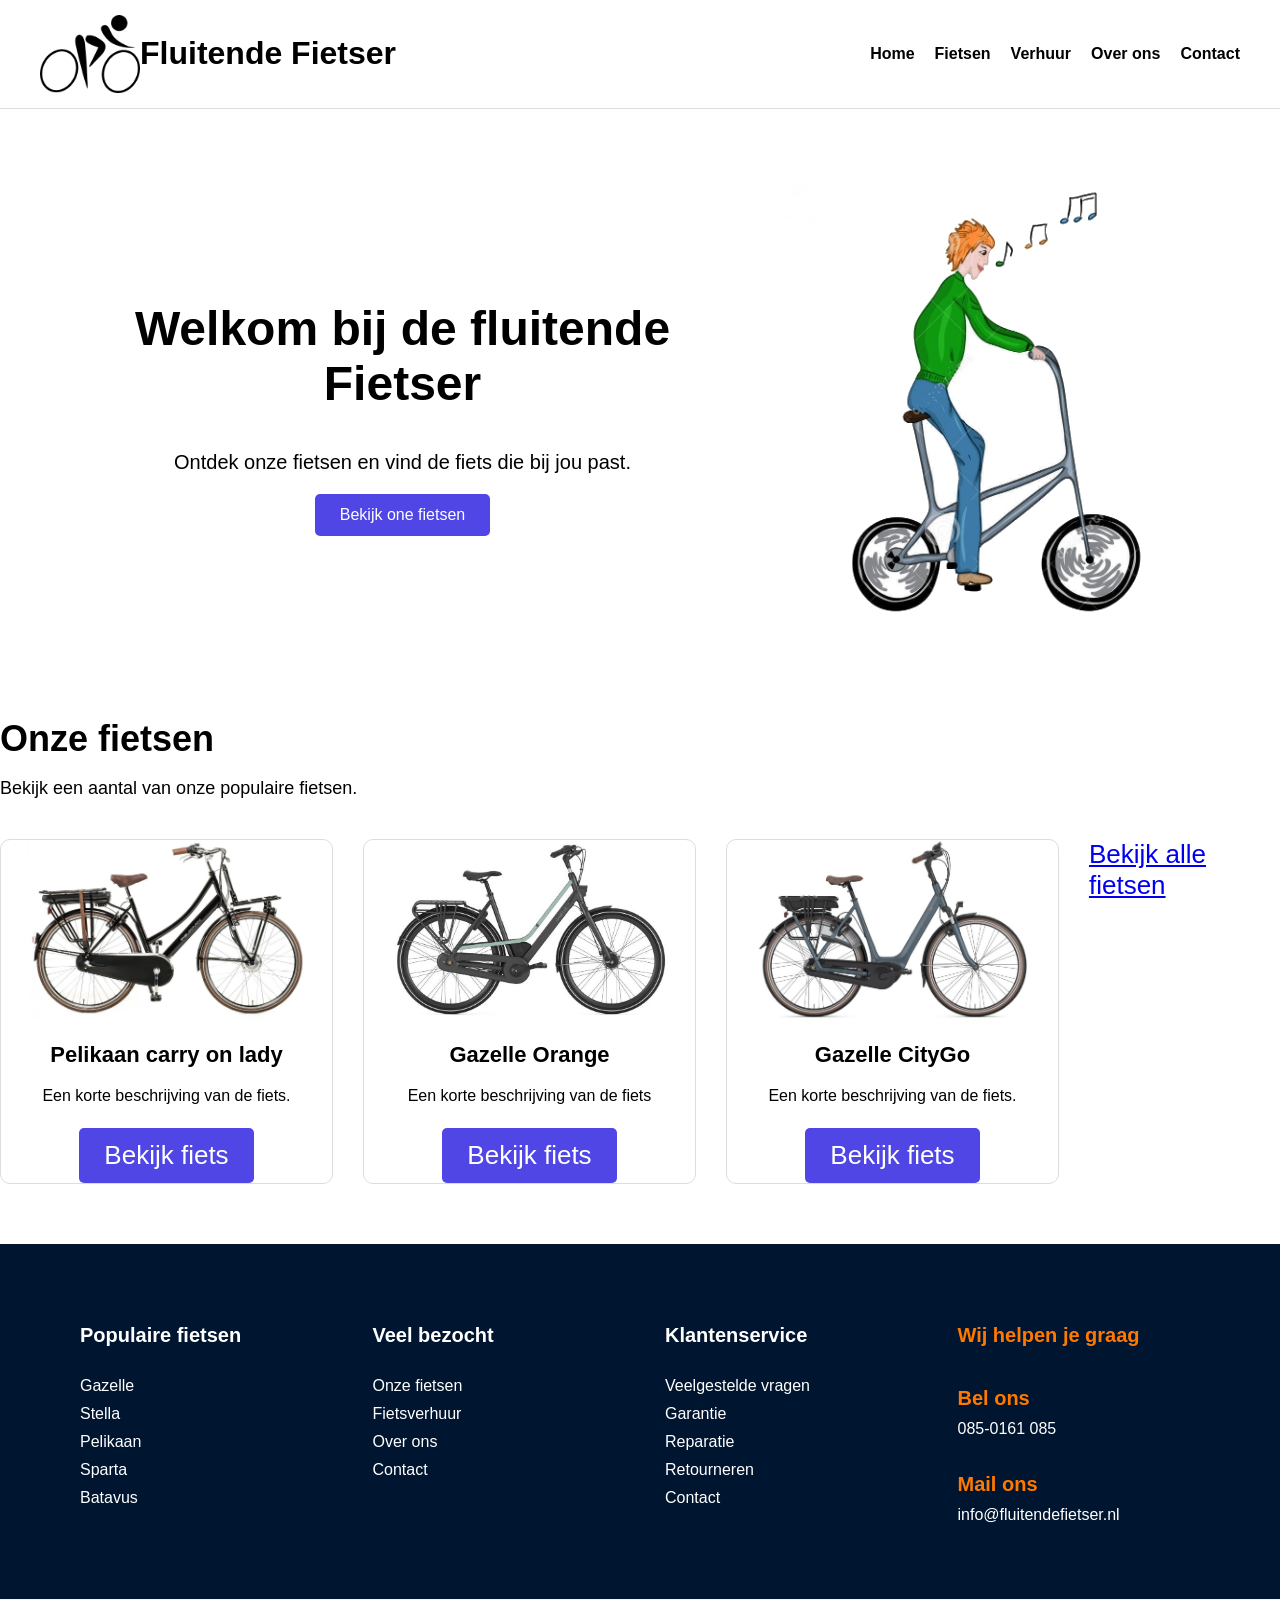
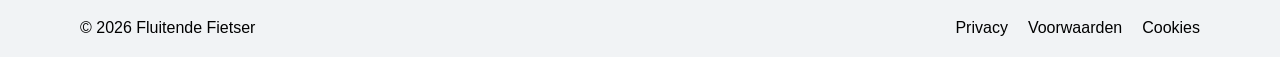
==== web/index.html @ 1a3695e2 "home pagina en over ons" ====
<!DOCTYPE html>
<html lang="nl">
<head>
    <meta charset="UTF-8">
    <meta name="viewport" content="width=device-width, initial-scale=1.0">
    <title>Fluitende Fietser</title>
    <link rel="stylesheet" href="stylesheet.css">
</head>
<body>
    <header>
        <a href="index.html" class="logo">
            <img src="images/logo.png" alt="fluitende fietser">
             <h1>Fluitende Fietser</h1>
        </a>
       
        <nav>
            <a href="index.html">Home</a>
            <a href="fietsen.html">Fietsen</a>
            <a href="verhuur.html">Verhuur</a>
            <a href="over-ons.html">Over ons</a>
            <a href="contact.html">Contact</a>
        </nav>
    </header>
    <main>
        <section class="welkom">
            <div class="welkom-tekst">
                <h1>Welkom bij de fluitende Fietser</h1>
                <p>
                    Ontdek onze fietsen en vind de fiets die bij jou past.
                </p>
                <a href="fietsen.html" class="knop">Bekijk one fietsen</a>
            </div>
            <div class="welkom-afbeelding">
                <img src="images/Fluitende fietser.jpg" alt="Fietser">
            </div>
        </section>
        <section class="uitgelichte-fietsen">
            <h2>Onze fietsen</h2>

            <p class="intro-fietsen">
                Bekijk een aantal van onze populaire fietsen.
            </p>
        <div class="fiets-overzicht">
            <div class="fiets-kaart">
                <img src="images/fietsen/Pelikaan_Carry_On_Lady.jpg" alt="fiets">
                <h3>Pelikaan carry on lady</h3>
                <p>
                    Een korte beschrijving van de fiets.
                </p>
                <a href="fietsen.html" class="knop">
                    Bekijk fiets
                </a>

            </div>
            <div class="fiets-kaart">
                <img alt="fiets" src="images/fietsen/Gazelle_Orange_C7.jpg">
                <h3>
                   Gazelle Orange
                </h3>
                <p>
                    Een korte beschrijving van de fiets
                </p>
                <a href="fietsen.html" class="knop">
                    Bekijk fiets
                </a>

            </div>
            <div class="fiets-kaart">
                <img  alt="fiets" src="images/fietsen/Gazelle_CityGo_C7.jpg">
                <h3>
                   Gazelle CityGo
                </h3>
                <p>
                    Een korte beschrijving van de fiets.
                </p>
                <a href="fietsen.html" class="knop">
                    Bekijk fiets
                </a>
            </div>
            <a href="fietsen.html" class="alle-fietsen">
                Bekijk alle fietsen
            </a>
        </div>

        </section>

    </main>
   <footer>
        <div class="footer-inhoud">

        <div class="footer-kolom">
            <h3>Populaire fietsen</h3>
            <a href="fietsen.html">Gazelle</a>
            <a href="fietsen.html">Stella</a>
            <a href="fietsen.html">Pelikaan</a>
            <a href="fietsen.html">Sparta</a>
            <a href="fietsen.html">Batavus</a>
        </div>

        <div class="footer-kolom">
            <h3>Veel bezocht</h3>
            <a href="fietsen.html">Onze fietsen</a>
            <a href="verhuur.html">Fietsverhuur</a>
            <a href="over-ons.html">Over ons</a>
            <a href="contact.html">Contact</a>
        </div>

        <div class="footer-kolom">
            <h3>Klantenservice</h3>
            <a href="contact.html">Veelgestelde vragen</a>
            <a href="contact.html">Garantie</a>
            <a href="contact.html">Reparatie</a>
            <a href="contact.html">Retourneren</a>
            <a href="contact.html">Contact</a>
        </div>

        <div class="footer-kolom contact">
            <h3>Wij helpen je graag</h3>
            <h4>Bel ons</h4>
            <p>085-0161 085</p>

            <h4>Mail ons</h4>
            <p>info@fluitendefietser.nl</p>
        </div>

    </div>

    <div class="footer-onderkant">
        <p>&copy; 2026 Fluitende Fietser</p>

        <div>
            <a href="#">Privacy</a>
            <a href="#">Voorwaarden</a>
            <a href="#">Cookies</a>
        </div>
    </div>
    </footer>
<script src="script.js"></script>
    
</body>
</html>
---- web/stylesheet.css ----
* {
    box-sizing: border-box;
}

body {
    margin: 0;
    font-family: Arial, sans-serif;
    background-color: white;
    color: black;
}
header{
    display: flex;
    align-items: center;
    justify-content: space-between;
    padding: 15px 40px;
    background-color: white;
    border-bottom: 1px solid #dddddd;
}
.logo{
    display: flex;
    align-items: center;
    gap: 25;
    text-decoration: none;
    color : black;
}
.logo h1{
    margin: 0px;
    color: black;
}

header img{
    width: 100px;
    height: auto;
}
nav{
    display: flex;
    gap: 20px;
}

nav a {
    text-decoration: none;
    color: black;
    font-weight: bold;
}

nav a:hover{
    color: #4f46e5;
}
.welkom {
    min-height: 500px;
    display: flex;
    align-items: center;
    justify-content: center;
    padding: 50px 80px;
    gap: 50px;
}
.welkom-tekst{
    text-align: center;
}
.welkom-tekst h1{
    font-size: 48px;
    margin-bottom: 15;
}
.welkom-tekst p {
    font-size: 20px;
    margin-bottom: 30;
}
.knop{
    display: inline-block;
    padding: 12px 25px;
    background-color: #4f46e5;
    color: white;
    text-decoration: none;
    border-radius: 5px;
   
}
.knop:hover{
    background-color: blue;
}
.uitgelichte-fietsen{
    font-size: 26px;
    margin-bottom: 10px;
}
.uitgelichte-fietsen h2 {
    font-size: 36px;
    margin-bottom: 10px;
}
.intro-fietsen {
    font-size: 18px;
    margin-bottom: 40px;
}
.fiets-overzicht {
    display: flex;
    justify-content: center;
    gap: 30px;
}
.fiets-kaart{
    width: 350px;
    padding: 20;
    border: 1px solid #dddddd; 
    border-radius: 10px;
    background-color: white;
}
.fiets-kaart h3 {
    font-size: 22px;
    margin-bottom: 10px;
    text-align: center;
}

.fiets-kaart p {
    font-size: 16px;
    line-height: 1.5;
    text-align: center;
}
.fiets-kaart img {
    width: 90%;
    height: 180px;
    object-fit: contain;
    margin: 0 auto 15px;
    display: block;
}
.uitgelichte-fietsen .knop {
    display: block;
    width: fit-content;
    margin: 20px auto 0;
}
.over-ons {
    min-height: 500px;
    display: flex;
    align-items: center;
    justify-content: space-between;
    gap: 50px;
    padding: 60px 80px;
}

.over-ons-tekst {
    width: 50%;
}

.over-ons-tekst h2 {
    font-size: 40px;
    margin-bottom: 20px;
}

.over-ons-tekst p {
    font-size: 18px;
    line-height: 1.6;
    margin-bottom: 15px;
}

.over-ons-afbeelding {
    width: 50%;
}

.over-ons-afbeelding img {
    width: 100%;
    height: 350px;
    object-fit: cover;
    border-radius: 10px;
}
.waarom-ons {
    padding: 60px 80px;
    text-align: center;
}

.waarom-ons h2 {
    font-size: 36px;
    margin-bottom: 40px;
}

.voordelen {
    display: flex;
    justify-content: center;
    gap: 30px;

}

.voordeel {
    width: 300px;
    padding: 25px;
    border: 1px solid #dddddd;
    border-radius: 10px;
    background-color: white;
}

.voordeel h3 {
    font-size: 22px;
    margin-bottom: 15px;
}


footer {
    background-color: #00152f;
    color: white;
    margin-top: 60px;
}

.footer-inhoud {
    display: flex;
    justify-content: space-between;
    gap: 50px;
    padding: 60px 80px;
}

.footer-kolom {
    display: flex;
    flex-direction: column;
    gap: 10px;
    width: 22%;
}

.footer-kolom h3 {
    font-size: 20px;
    margin-bottom: 20px;
}

.footer-kolom a {
    color: white;
    text-decoration: none;
    font-size: 16px;
}

.footer-kolom a:hover {
    text-decoration: underline;
}

.footer-kolom p {
    margin: 0 0 15px;
    font-size: 16px;
}

.footer-kolom h4 {
    color: #ff7900;
    font-size: 20px;
    margin: 10px 0 0;
}

.footer-kolom.contact h3 {
    color: #ff7900;
}

.footer-onderkant {
    background-color: #f1f3f5;
    color: black;
    display: flex;
    justify-content: space-between;
    align-items: center;
    padding: 20px 80px;
}

.footer-onderkant p {
    margin: 0;
}

.footer-onderkant div {
    display: flex;
    gap: 20px;
}

.footer-onderkant a {
    color: black;
    text-decoration: none;
}

.footer-onderkant a:hover {
    text-decoration: underline;
}
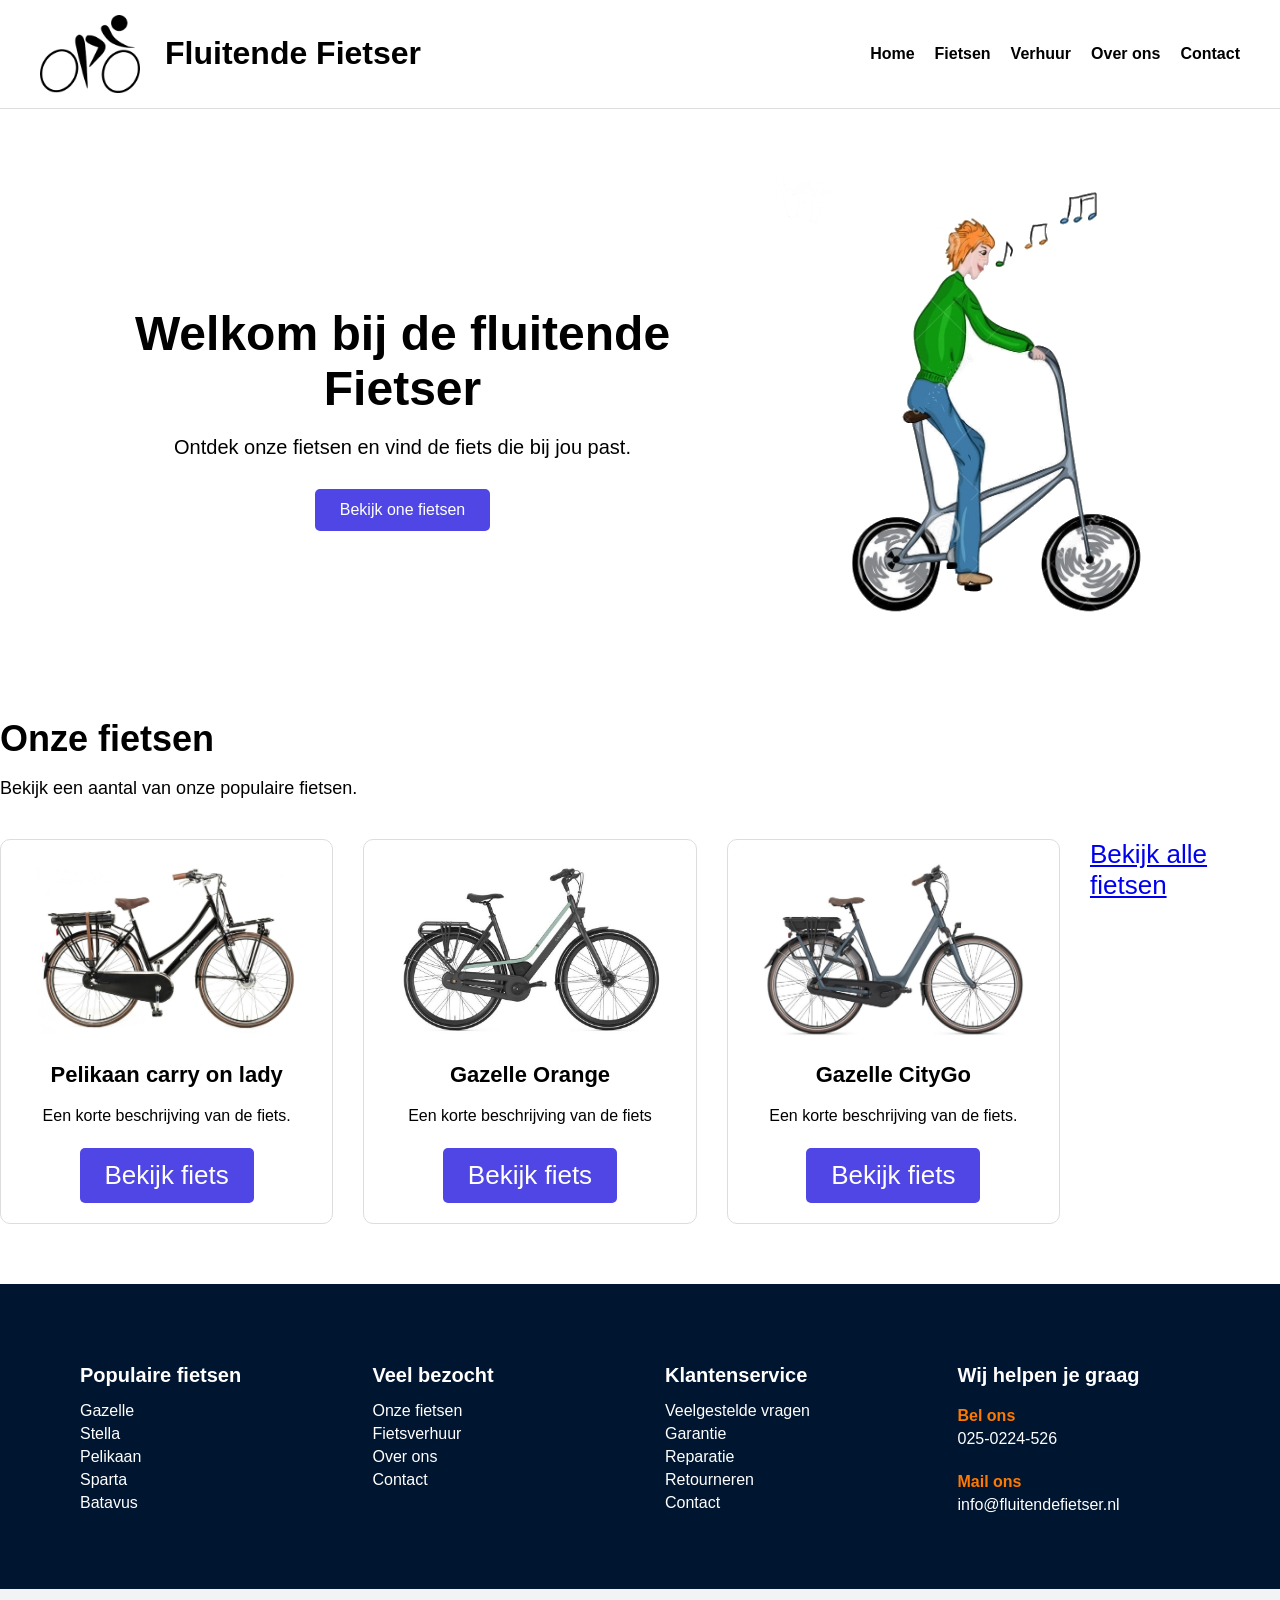
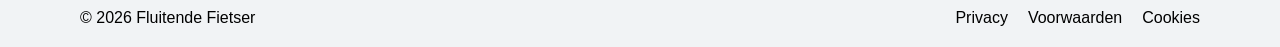
==== commit 431bd8d3: "fiets pagina klaar" ====
--- a/web/index.html
+++ b/web/index.html
@@ -117,8 +117,7 @@
         <div class="footer-kolom contact">
             <h3>Wij helpen je graag</h3>
             <h4>Bel ons</h4>
-            <p>085-0161 085</p>
-
+            <p>025-0224-526</p>
             <h4>Mail ons</h4>
             <p>info@fluitendefietser.nl</p>
         </div>
--- a/web/stylesheet.css
+++ b/web/stylesheet.css
@@ -19,7 +19,7 @@
 .logo{
     display: flex;
     align-items: center;
-    gap: 25;
+    gap: 25px;
     text-decoration: none;
     color : black;
 }
@@ -59,11 +59,11 @@
 }
 .welkom-tekst h1{
     font-size: 48px;
-    margin-bottom: 15;
+    margin-bottom: 15px;
 }
 .welkom-tekst p {
     font-size: 20px;
-    margin-bottom: 30;
+    margin-bottom: 30px;
 }
 .knop{
     display: inline-block;
@@ -96,7 +96,7 @@
 }
 .fiets-kaart{
     width: 350px;
-    padding: 20;
+    padding: 20px;
     border: 1px solid #dddddd; 
     border-radius: 10px;
     background-color: white;
@@ -125,12 +125,12 @@
     margin: 20px auto 0;
 }
 .over-ons {
-    min-height: 500px;
     display: flex;
     align-items: center;
     justify-content: space-between;
-    gap: 50px;
-    padding: 60px 80px;
+    gap: 60px;
+    padding: 80px;
+    background-color: #f5f7fa;
 }
 
 .over-ons-tekst {
@@ -138,14 +138,14 @@
 }
 
 .over-ons-tekst h2 {
-    font-size: 40px;
+    font-size: 44px;
     margin-bottom: 20px;
 }
 
 .over-ons-tekst p {
     font-size: 18px;
     line-height: 1.6;
-    margin-bottom: 15px;
+    margin-bottom: 20px;
 }
 
 .over-ons-afbeelding {
@@ -154,9 +154,9 @@
 
 .over-ons-afbeelding img {
     width: 100%;
-    height: 350px;
+    height: 400px;
     object-fit: cover;
-    border-radius: 10px;
+    border-radius: 15px;
 }
 .waarom-ons {
     padding: 60px 80px;
@@ -205,13 +205,13 @@
 .footer-kolom {
     display: flex;
     flex-direction: column;
-    gap: 10px;
+    gap: 5px;
     width: 22%;
 }
 
 .footer-kolom h3 {
     font-size: 20px;
-    margin-bottom: 20px;
+    margin-bottom: 10px;
 }
 
 .footer-kolom a {
@@ -231,12 +231,17 @@
 
 .footer-kolom h4 {
     color: #ff7900;
-    font-size: 20px;
-    margin: 10px 0 0;
-}
-
-.footer-kolom.contact h3 {
+    margin: 5px 0 0;
+}
+
+.footer-contact h3 {
     color: #ff7900;
+}
+.footer-contact h4{
+    margin: 5px;
+}
+.footer-contact p{
+    margin: 0 0 10px;
 }
 
 .footer-onderkant {
@@ -264,4 +269,149 @@
 
 .footer-onderkant a:hover {
     text-decoration: underline;
+}
+.contact {
+    display: flex;
+}
+
+.contact-info {
+    width: 50%;
+}
+
+.contact-formulier {
+    width: 50%;
+    padding: 30px;
+    border: 1px solid #dddddd;
+    border-radius: 10px;
+}
+
+.contact-formulier form {
+    display: flex;
+    flex-direction: column;
+}
+
+.contact-formulier input,
+.contact-formulier textarea {
+    padding: 10px;
+    margin-bottom: 15px;
+}
+
+.contact-formulier button {
+    padding: 10px 20px;
+    background-color: #4f46e5;
+    color: white;
+    border: none;
+    border-radius: 5px;
+}
+.fietsen{
+    padding: 60px 80px;
+    text-align: center;
+}
+.fietsen h2{
+    font-size: 40px;
+    margin-bottom: 10px;
+}
+.fietsen > p {
+    font-size: 18px;
+    margin-bottom: 40px;
+}
+
+.fietsen-overzicht {
+    display: flex;
+    justify-content: center;
+    gap: 30px;
+}
+.fiets{
+    width: 100%;
+    padding: 20px;
+    border: 1px solid white;
+    border-radius: 10px;
+}
+.fiets img{
+    width: 100%;
+    height: 180px;
+    object-fit: contain;
+}
+.fiets h3{
+    font-size: 22px;
+}
+.fiets p{
+    font-size: 16px;
+    line-height: 1.5;
+}
+@media (max-width: 600px) {
+
+    header {
+        flex-direction: column;
+        gap: 15px;
+    }
+
+    nav {
+        flex-wrap: wrap;
+        justify-content: center;
+    }
+     .welkom {
+        flex-direction: column;
+        padding: 40px 20px;
+    }
+
+    .welkom-tekst {
+        width: 100%;
+    }
+
+    .welkom-tekst h1 {
+        font-size: 36px;
+    }
+
+    .welkom-afbeelding {
+        width: 100%;
+    }
+    .over-ons {
+        flex-direction: column;
+        padding: 40px 20px;
+    }
+
+    .over-ons-tekst {
+        width: 100%;
+    }
+
+    .over-ons-afbeelding {
+        width: 100%;
+    }
+    .voordelen {
+        flex-direction: column;
+        align-items: center;
+    }
+    .contact {
+        flex-direction: column;
+    }
+
+    .contact-info {
+        width: 100%;
+    }
+
+    .contact-formulier {
+        width: 100%;
+    }
+
+    .fietsen-overzicht {
+        flex-direction: column;
+        align-items: center;
+    }
+
+    .footer-inhoud {
+        flex-direction: column;
+        gap: 30px;
+    }
+
+    .footer-kolom {
+        width: 100%;
+    }
+
+    .footer-onderkant {
+        flex-direction: column;
+        gap: 15px;
+        text-align: center;
+    }
+
 }
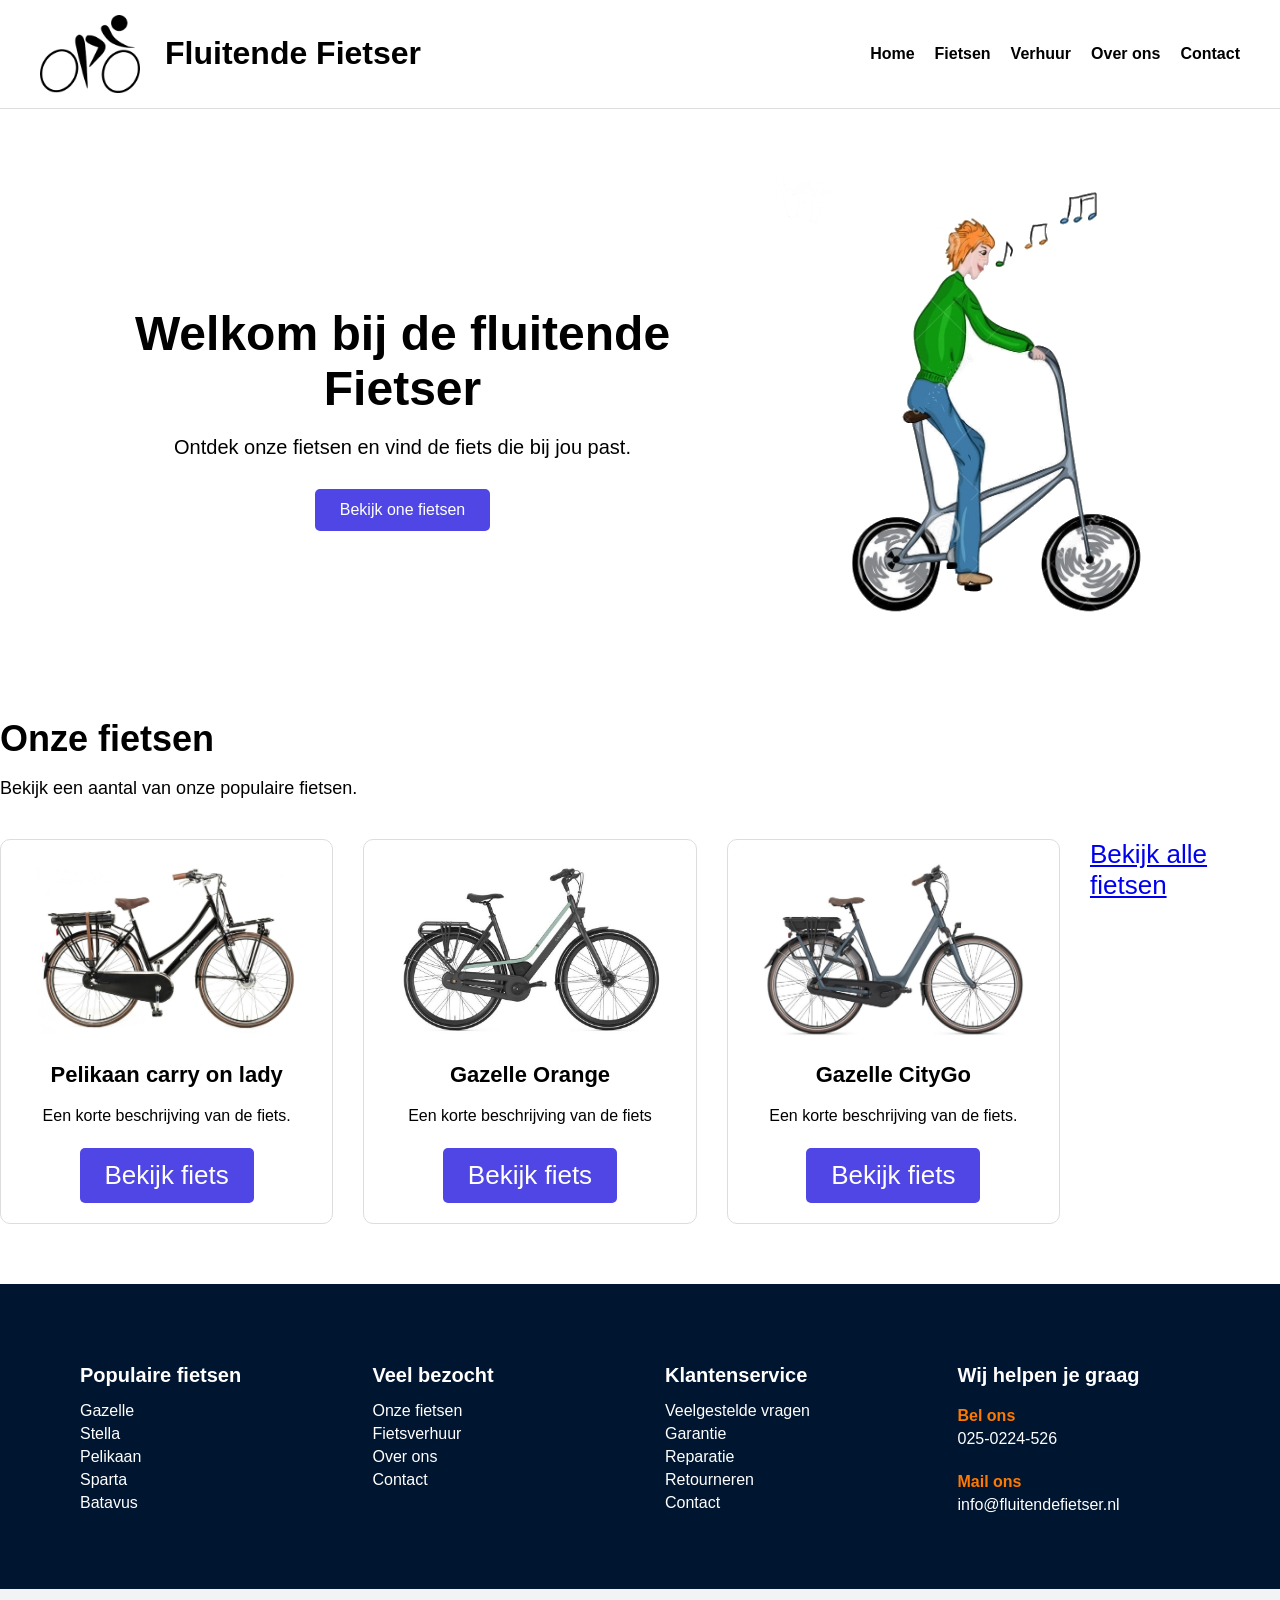
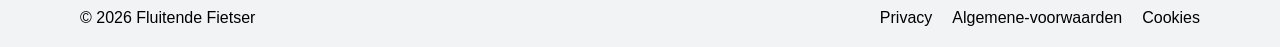
==== commit 637f72e5: "klaar" ====
--- a/web/index.html
+++ b/web/index.html
@@ -129,7 +129,7 @@
 
         <div>
             <a href="#">Privacy</a>
-            <a href="#">Voorwaarden</a>
+            <a href="algemene-voorwaarden.html">Algemene-voorwaarden</a>
             <a href="#">Cookies</a>
         </div>
     </div>
--- a/web/stylesheet.css
+++ b/web/stylesheet.css
@@ -414,4 +414,67 @@
         text-align: center;
     }
 
+}
+.verhuur {
+    display: flex;
+    align-items: center;
+    gap: 50px;
+    padding: 60px 80px;
+}
+
+.verhuur-tekst {
+    width: 50%;
+}
+
+.verhuur-afbeelding {
+    width: 50%;
+}
+
+.verhuur-afbeelding img {
+    width: 100%;
+}
+
+.verhuur-fietsen {
+    padding: 60px 80px;
+    text-align: center;
+}
+
+.verhuur-overzicht {
+    display: flex;
+    justify-content: center;
+    gap: 30px;
+}
+
+.verhuur-kaart {
+    width: 300px;
+    padding: 20px;
+    border: 1px solid #dddddd;
+    border-radius: 10px;
+}
+
+.verhuur-kaart img {
+    width: 100%;
+    height: 180px;
+    object-fit: cover;
+}
+.voorwaarden {
+    padding: 60px 80px;
+    max-width: 900px;
+    margin: auto;
+}
+
+.voorwaarden h2 {
+    font-size: 40px;
+    margin-bottom: 30px;
+}
+
+.voorwaarden h3 {
+    font-size: 22px;
+    margin-top: 30px;
+    margin-bottom: 10px;
+}
+
+.voorwaarden p {
+    font-size: 17px;
+    line-height: 1.6;
 }
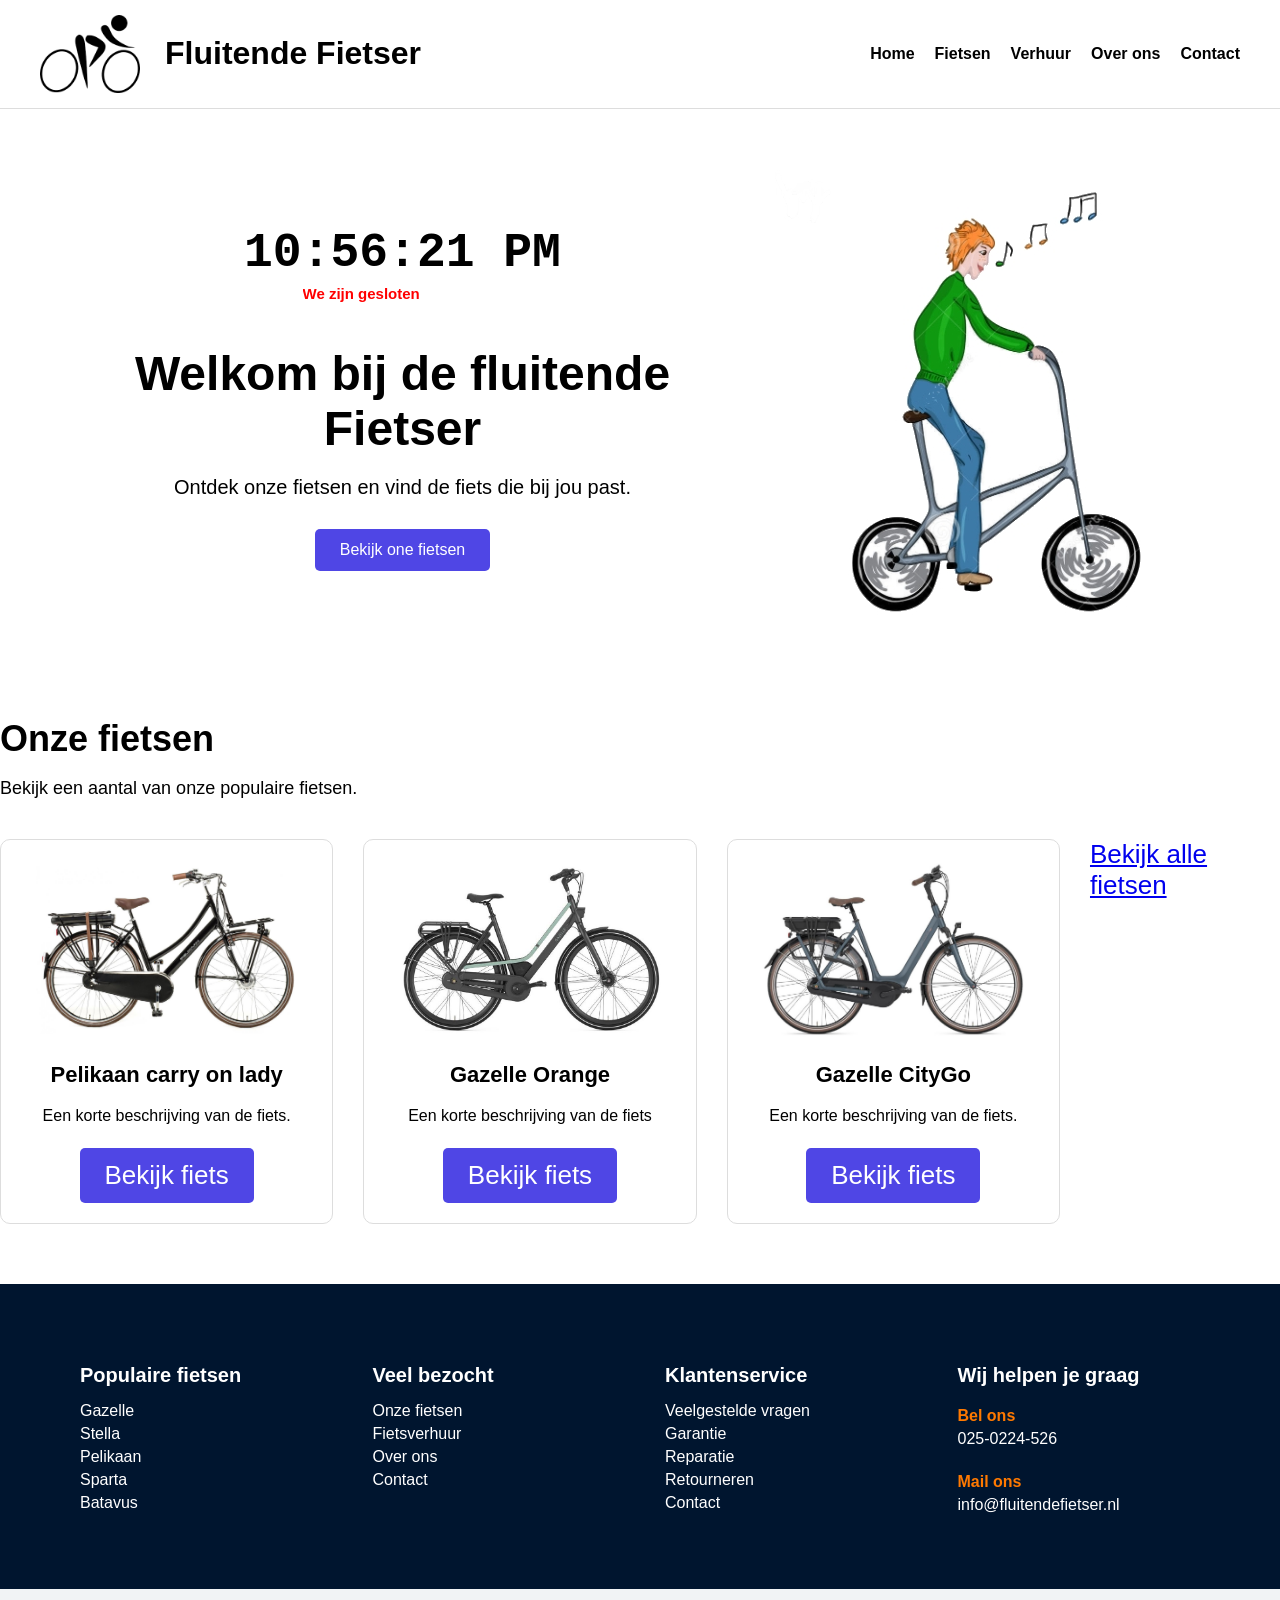
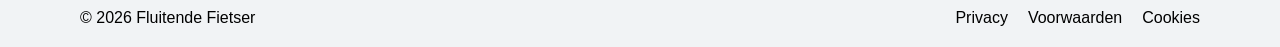
==== commit 9c976091: "nieuwe js kris" ====
--- a/web/index.html
+++ b/web/index.html
@@ -24,6 +24,13 @@
     <main>
         <section class="welkom">
             <div class="welkom-tekst">
+                <div id="Openingtijden">
+                <div id="clock">00:00:00</div>
+
+            <div id="statusContainer">
+                <div id="statusText">We zijn geopend</div>
+            </div>
+            </div>
                 <h1>Welkom bij de fluitende Fietser</h1>
                 <p>
                     Ontdek onze fietsen en vind de fiets die bij jou past.
@@ -33,7 +40,9 @@
             <div class="welkom-afbeelding">
                 <img src="images/Fluitende fietser.jpg" alt="Fietser">
             </div>
+            
         </section>
+
         <section class="uitgelichte-fietsen">
             <h2>Onze fietsen</h2>
 
@@ -129,7 +138,7 @@
 
         <div>
             <a href="#">Privacy</a>
-            <a href="algemene-voorwaarden.html">Algemene-voorwaarden</a>
+            <a href="#">Voorwaarden</a>
             <a href="#">Cookies</a>
         </div>
     </div>
--- a/web/stylesheet.css
+++ b/web/stylesheet.css
@@ -415,66 +415,47 @@
     }
 
 }
-.verhuur {
-    display: flex;
-    align-items: center;
-    gap: 50px;
-    padding: 60px 80px;
-}
-
-.verhuur-tekst {
-    width: 50%;
-}
-
-.verhuur-afbeelding {
-    width: 50%;
-}
-
-.verhuur-afbeelding img {
+
+#Openingtijden {
+    display: flex;
+    flex-direction: column;
+    align-items: center;
     width: 100%;
-}
-
-.verhuur-fietsen {
-    padding: 60px 80px;
-    text-align: center;
-}
-
-.verhuur-overzicht {
-    display: flex;
-    justify-content: center;
-    gap: 30px;
-}
-
-.verhuur-kaart {
-    width: 300px;
-    padding: 20px;
-    border: 1px solid #dddddd;
-    border-radius: 10px;
-}
-
-.verhuur-kaart img {
-    width: 100%;
-    height: 180px;
-    object-fit: cover;
-}
-.voorwaarden {
-    padding: 60px 80px;
-    max-width: 900px;
-    margin: auto;
-}
-
-.voorwaarden h2 {
-    font-size: 40px;
-    margin-bottom: 30px;
-}
-
-.voorwaarden h3 {
-    font-size: 22px;
-    margin-top: 30px;
-    margin-bottom: 10px;
-}
-
-.voorwaarden p {
-    font-size: 17px;
-    line-height: 1.6;
+    margin-bottom: 20px;
+}
+
+#clock {
+    font-family: monospace;
+    font-size: 3rem;
+    font-weight: bold;
+    text-align: center;
+}
+
+#statusContainer {
+    width: 200px;
+    height: 22px;
+    overflow: hidden;
+    position: relative;
+    margin-top: 5px;
+}
+
+#statusText {
+    position: absolute;
+    white-space: nowrap;
+    font-family: Arial, sans-serif;
+    font-size: 15px;
+    font-weight: bold;
+    animation: scrollText 5s linear infinite;
+}
+
+@keyframes scrollText {
+    from {
+        left: 100%;
+        transform: translateX(0);
+    }
+
+    to {
+        left: 0;
+        transform: translateX(-100%);
+    }
 }
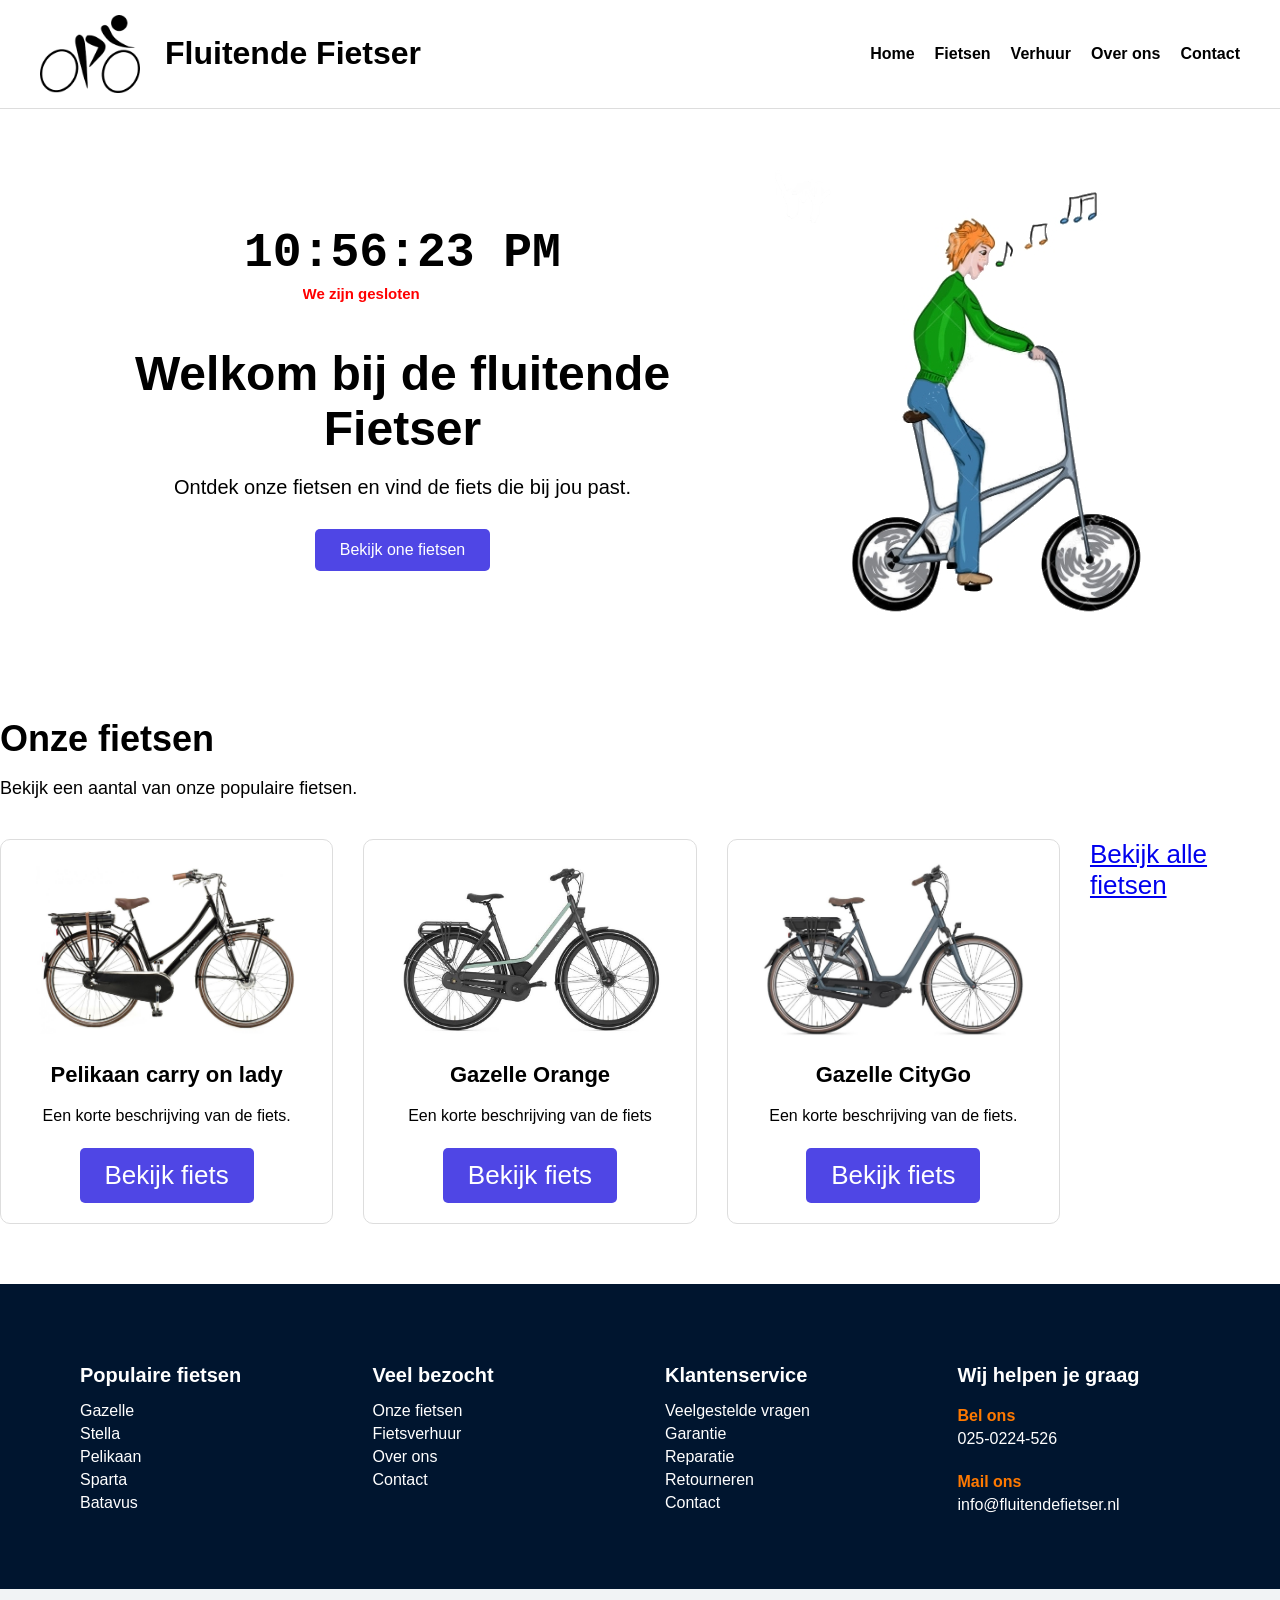
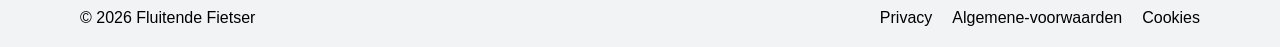
==== commit 6a52e02c: "Merge branch 'main' of https://github.com/MohamedMuke/project-fluitende-fiets1" ====
--- a/web/index.html
+++ b/web/index.html
@@ -138,7 +138,7 @@
 
         <div>
             <a href="#">Privacy</a>
-            <a href="#">Voorwaarden</a>
+            <a href="algemene-voorwaarden.html">Algemene-voorwaarden</a>
             <a href="#">Cookies</a>
         </div>
     </div>
--- a/web/stylesheet.css
+++ b/web/stylesheet.css
@@ -8,7 +8,8 @@
     background-color: white;
     color: black;
 }
-header{
+
+header {
     display: flex;
     align-items: center;
     justify-content: space-between;
@@ -16,23 +17,26 @@
     background-color: white;
     border-bottom: 1px solid #dddddd;
 }
-.logo{
+
+.logo {
     display: flex;
     align-items: center;
     gap: 25px;
     text-decoration: none;
-    color : black;
-}
-.logo h1{
-    margin: 0px;
     color: black;
 }
 
-header img{
+.logo h1 {
+    margin: 0;
+    color: black;
+}
+
+header img {
     width: 100px;
     height: auto;
 }
-nav{
+
+nav {
     display: flex;
     gap: 20px;
 }
@@ -43,9 +47,10 @@
     font-weight: bold;
 }
 
-nav a:hover{
+nav a:hover {
     color: #4f46e5;
 }
+
 .welkom {
     min-height: 500px;
     display: flex;
@@ -54,53 +59,63 @@
     padding: 50px 80px;
     gap: 50px;
 }
-.welkom-tekst{
-    text-align: center;
-}
-.welkom-tekst h1{
+
+.welkom-tekst {
+    text-align: center;
+}
+
+.welkom-tekst h1 {
     font-size: 48px;
     margin-bottom: 15px;
 }
+
 .welkom-tekst p {
     font-size: 20px;
     margin-bottom: 30px;
 }
-.knop{
+
+.knop {
     display: inline-block;
     padding: 12px 25px;
     background-color: #4f46e5;
     color: white;
     text-decoration: none;
     border-radius: 5px;
-   
-}
-.knop:hover{
+}
+
+.knop:hover {
     background-color: blue;
 }
-.uitgelichte-fietsen{
+
+.uitgelichte-fietsen {
     font-size: 26px;
     margin-bottom: 10px;
 }
+
 .uitgelichte-fietsen h2 {
     font-size: 36px;
     margin-bottom: 10px;
 }
+
 .intro-fietsen {
     font-size: 18px;
     margin-bottom: 40px;
 }
+
 .fiets-overzicht {
     display: flex;
     justify-content: center;
     gap: 30px;
 }
-.fiets-kaart{
+
+.fiets-kaart {
     width: 350px;
     padding: 20px;
-    border: 1px solid #dddddd; 
+    border: 1px solid #dddddd;
     border-radius: 10px;
     background-color: white;
 }
+
 .fiets-kaart h3 {
     font-size: 22px;
     margin-bottom: 10px;
@@ -112,6 +127,7 @@
     line-height: 1.5;
     text-align: center;
 }
+
 .fiets-kaart img {
     width: 90%;
     height: 180px;
@@ -119,11 +135,13 @@
     margin: 0 auto 15px;
     display: block;
 }
+
 .uitgelichte-fietsen .knop {
     display: block;
     width: fit-content;
     margin: 20px auto 0;
 }
+
 .over-ons {
     display: flex;
     align-items: center;
@@ -158,6 +176,7 @@
     object-fit: cover;
     border-radius: 15px;
 }
+
 .waarom-ons {
     padding: 60px 80px;
     text-align: center;
@@ -172,7 +191,6 @@
     display: flex;
     justify-content: center;
     gap: 30px;
-
 }
 
 .voordeel {
@@ -188,7 +206,6 @@
     margin-bottom: 15px;
 }
 
-
 footer {
     background-color: #00152f;
     color: white;
@@ -237,10 +254,12 @@
 .footer-contact h3 {
     color: #ff7900;
 }
-.footer-contact h4{
+
+.footer-contact h4 {
     margin: 5px;
 }
-.footer-contact p{
+
+.footer-contact p {
     margin: 0 0 10px;
 }
 
@@ -270,6 +289,7 @@
 .footer-onderkant a:hover {
     text-decoration: underline;
 }
+
 .contact {
     display: flex;
 }
@@ -303,14 +323,17 @@
     border: none;
     border-radius: 5px;
 }
-.fietsen{
+
+.fietsen {
     padding: 60px 80px;
     text-align: center;
 }
-.fietsen h2{
+
+.fietsen h2 {
     font-size: 40px;
     margin-bottom: 10px;
 }
+
 .fietsen > p {
     font-size: 18px;
     margin-bottom: 40px;
@@ -321,101 +344,97 @@
     justify-content: center;
     gap: 30px;
 }
-.fiets{
+
+.fiets {
     width: 100%;
     padding: 20px;
     border: 1px solid white;
     border-radius: 10px;
 }
-.fiets img{
+
+.fiets img {
     width: 100%;
     height: 180px;
     object-fit: contain;
 }
-.fiets h3{
+
+.fiets h3 {
     font-size: 22px;
 }
-.fiets p{
+
+.fiets p {
     font-size: 16px;
     line-height: 1.5;
 }
-@media (max-width: 600px) {
-
-    header {
-        flex-direction: column;
-        gap: 15px;
-    }
-
-    nav {
-        flex-wrap: wrap;
-        justify-content: center;
-    }
-     .welkom {
-        flex-direction: column;
-        padding: 40px 20px;
-    }
-
-    .welkom-tekst {
-        width: 100%;
-    }
-
-    .welkom-tekst h1 {
-        font-size: 36px;
-    }
-
-    .welkom-afbeelding {
-        width: 100%;
-    }
-    .over-ons {
-        flex-direction: column;
-        padding: 40px 20px;
-    }
-
-    .over-ons-tekst {
-        width: 100%;
-    }
-
-    .over-ons-afbeelding {
-        width: 100%;
-    }
-    .voordelen {
-        flex-direction: column;
-        align-items: center;
-    }
-    .contact {
-        flex-direction: column;
-    }
-
-    .contact-info {
-        width: 100%;
-    }
-
-    .contact-formulier {
-        width: 100%;
-    }
-
-    .fietsen-overzicht {
-        flex-direction: column;
-        align-items: center;
-    }
-
-    .footer-inhoud {
-        flex-direction: column;
-        gap: 30px;
-    }
-
-    .footer-kolom {
-        width: 100%;
-    }
-
-    .footer-onderkant {
-        flex-direction: column;
-        gap: 15px;
-        text-align: center;
-    }
-
-}
-
+
+/* Verhuurpagina */
+.verhuur {
+    display: flex;
+    align-items: center;
+    gap: 50px;
+    padding: 60px 80px;
+}
+
+.verhuur-tekst {
+    width: 50%;
+}
+
+.verhuur-afbeelding {
+    width: 50%;
+}
+
+.verhuur-afbeelding img {
+    width: 100%;
+}
+
+.verhuur-fietsen {
+    padding: 60px 80px;
+    text-align: center;
+}
+
+.verhuur-overzicht {
+    display: flex;
+    justify-content: center;
+    gap: 30px;
+}
+
+.verhuur-kaart {
+    width: 300px;
+    padding: 20px;
+    border: 1px solid #dddddd;
+    border-radius: 10px;
+}
+
+.verhuur-kaart img {
+    width: 100%;
+    height: 180px;
+    object-fit: cover;
+}
+
+/* Voorwaardenpagina */
+.voorwaarden {
+    padding: 60px 80px;
+    max-width: 900px;
+    margin: auto;
+}
+
+.voorwaarden h2 {
+    font-size: 40px;
+    margin-bottom: 30px;
+}
+
+.voorwaarden h3 {
+    font-size: 22px;
+    margin-top: 30px;
+    margin-bottom: 10px;
+}
+
+.voorwaarden p {
+    font-size: 17px;
+    line-height: 1.6;
+}
+
+/* Openingstijden en klok */
 #Openingtijden {
     display: flex;
     flex-direction: column;
@@ -458,4 +477,101 @@
         left: 0;
         transform: translateX(-100%);
     }
+}
+
+/* Mobiele weergave */
+@media (max-width: 600px) {
+    header {
+        flex-direction: column;
+        gap: 15px;
+    }
+
+    nav {
+        flex-wrap: wrap;
+        justify-content: center;
+    }
+
+    .welkom {
+        flex-direction: column;
+        padding: 40px 20px;
+    }
+
+    .welkom-tekst {
+        width: 100%;
+    }
+
+    .welkom-tekst h1 {
+        font-size: 36px;
+    }
+
+    .welkom-afbeelding {
+        width: 100%;
+    }
+
+    .over-ons {
+        flex-direction: column;
+        padding: 40px 20px;
+    }
+
+    .over-ons-tekst,
+    .over-ons-afbeelding {
+        width: 100%;
+    }
+
+    .voordelen {
+        flex-direction: column;
+        align-items: center;
+    }
+
+    .contact {
+        flex-direction: column;
+    }
+
+    .contact-info,
+    .contact-formulier {
+        width: 100%;
+    }
+
+    .fietsen-overzicht {
+        flex-direction: column;
+        align-items: center;
+    }
+
+    .verhuur {
+        flex-direction: column;
+        padding: 40px 20px;
+    }
+
+    .verhuur-tekst,
+    .verhuur-afbeelding {
+        width: 100%;
+    }
+
+    .verhuur-fietsen {
+        padding: 40px 20px;
+    }
+
+    .verhuur-overzicht {
+        flex-direction: column;
+        align-items: center;
+    }
+
+    .voorwaarden {
+        padding: 40px 20px;
+    }
+
+    .footer-inhoud {
+        flex-direction: column;
+        gap: 30px;
+    }
+
+    .footer-kolom {
+        width: 100%;
+    }
+
+    .footer-onderkant {
+        flex-direction: column;
+        gap: 15px;
+        text-align: center;
+    }
 }
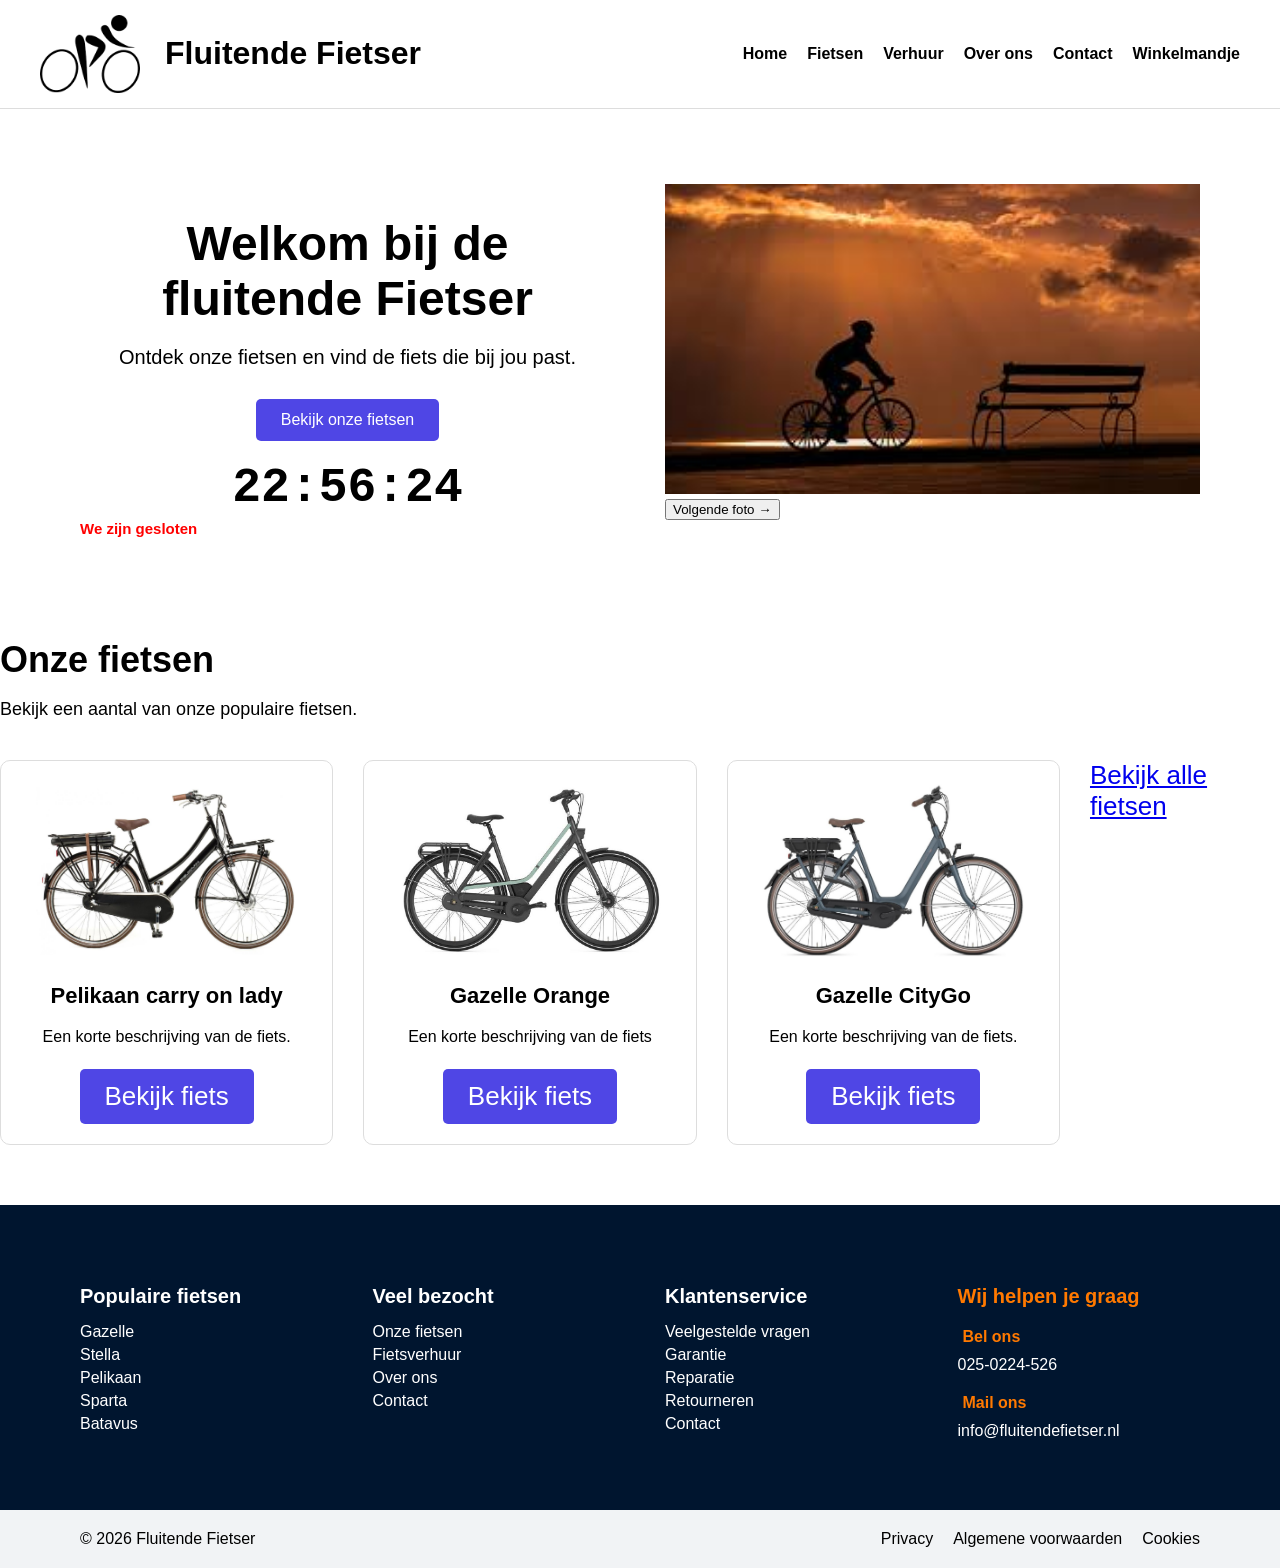
==== commit e011319b: "klaar" ====
--- a/web/index.html
+++ b/web/index.html
@@ -19,29 +19,37 @@
             <a href="verhuur.html">Verhuur</a>
             <a href="over-ons.html">Over ons</a>
             <a href="contact.html">Contact</a>
+            <a href="winkelmandje.html">Winkelmandje</a>
         </nav>
     </header>
     <main>
         <section class="welkom">
-            <div class="welkom-tekst">
-                <div id="Openingtijden">
-                <div id="clock">00:00:00</div>
+    <div class="welkom-tekst">
+        <h1>Welkom bij de fluitende Fietser</h1>
+
+        <p>
+            Ontdek onze fietsen en vind de fiets die bij jou past.
+        </p>
+
+        <a href="fietsen.html" class="knop">Bekijk onze fietsen</a>
+
+        <div id="Openingtijden">
+            <div id="clock">00:00:00</div>
 
             <div id="statusContainer">
                 <div id="statusText">We zijn geopend</div>
             </div>
-            </div>
-                <h1>Welkom bij de fluitende Fietser</h1>
-                <p>
-                    Ontdek onze fietsen en vind de fiets die bij jou past.
-                </p>
-                <a href="fietsen.html" class="knop">Bekijk one fietsen</a>
-            </div>
-            <div class="welkom-afbeelding">
-                <img src="images/Fluitende fietser.jpg" alt="Fietser">
-            </div>
-            
-        </section>
+        </div>
+    </div>
+
+    <div class="welkom-afbeelding fotocarrousel">
+        <img id="carouselFoto"
+             src="images/sfeer1.jpg"
+             alt="Sfeerfoto van onze fietsen">
+
+        <button id="volgendeFoto">Volgende foto →</button>
+    </div>
+</section>
 
         <section class="uitgelichte-fietsen">
             <h2>Onze fietsen</h2>
@@ -123,7 +131,7 @@
             <a href="contact.html">Contact</a>
         </div>
 
-        <div class="footer-kolom contact">
+        <div class="footer-kolom footer-contact">
             <h3>Wij helpen je graag</h3>
             <h4>Bel ons</h4>
             <p>025-0224-526</p>
@@ -137,8 +145,8 @@
         <p>&copy; 2026 Fluitende Fietser</p>
 
         <div>
-            <a href="#">Privacy</a>
-            <a href="algemene-voorwaarden.html">Algemene-voorwaarden</a>
+            <a href="privacy.html">Privacy</a>
+            <a href="algemene-voorwaarden.html">Algemene voorwaarden</a>
             <a href="#">Cookies</a>
         </div>
     </div>
--- a/web/stylesheet.css
+++ b/web/stylesheet.css
@@ -61,6 +61,7 @@
 }
 
 .welkom-tekst {
+    flex: 1;
     text-align: center;
 }
 
@@ -436,11 +437,9 @@
 
 /* Openingstijden en klok */
 #Openingtijden {
-    display: flex;
-    flex-direction: column;
-    align-items: center;
     width: 100%;
-    margin-bottom: 20px;
+    margin-top: 20px;
+    text-align: center;
 }
 
 #clock {
@@ -479,7 +478,7 @@
     }
 }
 
-/* Mobiele weergave */
+
 @media (max-width: 600px) {
     header {
         flex-direction: column;
@@ -506,6 +505,14 @@
 
     .welkom-afbeelding {
         width: 100%;
+        height: 350px;
+        overflow: hidden;
+    }
+    .welkom-afbeelding {
+        width: 100%;
+        height: 350px;
+        object-fit: cover;
+        display: block;
     }
 
     .over-ons {
@@ -574,4 +581,391 @@
         gap: 15px;
         text-align: center;
     }
-}+}
+
+.welkom-afbeelding.fotocarrousel {
+    flex: 1;
+    min-width: 0;
+    height: 350px;
+    overflow: hidden;
+}
+
+.welkom-afbeelding.fotocarrousel img {
+    width: 100%;
+    height: 310px;
+    object-fit: cover;
+    display: block;
+}
+
+.welkom-afbeelding.fotocarrousel button {
+    margin-top: 5px;
+    cursor: pointer;
+}
+
+.winkelmandje {
+    padding: 60px 80px;
+    max-width: 900px;
+    margin: auto;
+}
+
+.winkelmandje h2 {
+    font-size: 36px;
+    margin-bottom: 30px;
+}
+
+#winkelmand-inhoud {
+    padding: 20px;
+    border: 1px solid #dddddd;
+    border-radius: 10px;
+}
+
+#totaalprijs {
+    text-align: right;
+    margin-top: 25px;
+}
+.winkelmandje {
+    max-width: 1100px;
+    margin: 40px auto;
+    padding: 35px;
+    background-color: white;
+    border-radius: 10px;
+}
+
+.winkelmandje h2 {
+    font-size: 36px;
+    margin-bottom: 10px;
+}
+
+.winkelmandje > p {
+    font-size: 18px;
+    margin-bottom: 30px;
+}
+
+.fiets-keuze {
+    display: flex;
+    align-items: center;
+    gap: 20px;
+    padding: 15px;
+    margin-bottom: 15px;
+    border: 1px solid #dddddd;
+    border-radius: 10px;
+}
+
+.fiets-keuze input {
+    width: 18px;
+    height: 18px;
+}
+
+.fiets-keuze img {
+    width: 150px;
+    height: 100px;
+    object-fit: contain;
+}
+
+.fiets-info {
+    flex: 1;
+}
+
+.fiets-info h3 {
+    font-size: 22px;
+    margin-bottom: 10px;
+}
+
+.fiets-info p {
+    margin: 0;
+}
+
+.fiets-prijs {
+    font-size: 20px;
+    font-weight: bold;
+}
+
+.fiets-keuze button {
+    padding: 10px;
+    background-color: #dc3545;
+    color: white;
+    border: none;
+    border-radius: 5px;
+}
+
+#totaalprijs {
+    text-align: right;
+    margin-top: 30px;
+    padding-top: 20px;
+    border-top: 1px solid #dddddd;
+    font-size: 26px;
+}
+
+.winkelmandje > button {
+    padding: 12px 20px;
+    border: 1px solid #dddddd;
+    border-radius: 5px;
+    background-color: white;
+    cursor: pointer;
+}
+
+.winkelmandje > button:last-child {
+    background-color: #123f82;
+    color: white;
+}
+
+.privacy {
+    padding: 60px 80px;
+    max-width: 900px;
+    margin: auto;
+}
+
+.privacy h2 {
+    font-size: 40px;
+    margin-bottom: 30px;
+}
+
+.privacy h3 {
+    font-size: 22px;
+    margin-top: 30px;
+    margin-bottom: 10px;
+}
+
+.privacy p {
+    font-size: 17px;
+    line-height: 1.6;
+}
+
+@media (max-width: 900px) {
+
+    header {
+        padding: 15px 25px;
+        flex-wrap: wrap;
+        gap: 15px;
+    }
+
+    nav {
+        flex-wrap: wrap;
+        justify-content: center;
+        gap: 15px;
+    }
+
+    .welkom,
+    .over-ons,
+    .verhuur {
+        padding: 40px 30px;
+        gap: 30px;
+    }
+
+    .welkom-tekst h1 {
+        font-size: 36px;
+    }
+
+    .fiets-overzicht,
+    .fietsen-overzicht,
+    .voordelen,
+    .verhuur-overzicht {
+        flex-wrap: wrap;
+        justify-content: center;
+    }
+
+    .fiets-kaart,
+    .fiets,
+    .voordeel,
+    .verhuur-kaart {
+        width: calc(50% - 20px);
+    }
+
+    .contact {
+        padding: 40px 30px;
+        gap: 25px;
+    }
+
+    .contact-info,
+    .contact-formulier {
+        width: calc(50% - 13px);
+    }
+
+    .footer-inhoud {
+        padding: 40px 30px;
+        gap: 25px;
+        flex-wrap: wrap;
+    }
+
+    .footer-kolom {
+        width: calc(50% - 20px);
+    }
+
+    .winkelmandje {
+        margin: 25px;
+        padding: 25px;
+    }
+
+}
+
+
+/* Telefoons */
+@media (max-width: 600px) {
+
+    header {
+        flex-direction: column;
+        padding: 15px;
+    }
+
+    .logo {
+        gap: 10px;
+    }
+
+    .logo img {
+        width: 65px;
+    }
+
+    .logo h1 {
+        font-size: 23px;
+    }
+
+    nav {
+        gap: 12px;
+    }
+
+    nav a {
+        font-size: 14px;
+    }
+
+    .welkom,
+    .over-ons,
+    .verhuur,
+    .contact {
+        flex-direction: column;
+        padding: 30px 20px;
+        gap: 25px;
+    }
+
+    .welkom-tekst,
+    .welkom-afbeelding,
+    .over-ons-tekst,
+    .over-ons-afbeelding,
+    .verhuur-tekst,
+    .verhuur-afbeelding,
+    .contact-info,
+    .contact-formulier {
+        width: 100%;
+    }
+
+    .welkom-tekst h1 {
+        font-size: 30px;
+    }
+
+    .welkom-tekst p {
+        font-size: 17px;
+    }
+
+    .over-ons-tekst h2,
+    .fietsen h2 {
+        font-size: 30px;
+    }
+
+    .over-ons-afbeelding img {
+        height: 250px;
+    }
+
+    .fiets-overzicht,
+    .fietsen-overzicht,
+    .voordelen,
+    .verhuur-overzicht {
+        flex-direction: column;
+        align-items: center;
+        gap: 20px;
+    }
+
+    .fiets-kaart,
+    .fiets,
+    .voordeel,
+    .verhuur-kaart {
+        width: 100%;
+        max-width: 400px;
+    }
+
+    .uitgelichte-fietsen,
+    .fietsen,
+    .verhuur-fietsen,
+    .waarom-ons {
+        padding: 30px 20px;
+        text-align: center;
+    }
+
+    .contact-formulier {
+        padding: 20px;
+    }
+
+    .footer-inhoud {
+        flex-direction: column;
+        padding: 35px 25px;
+        gap: 25px;
+    }
+
+    .footer-kolom {
+        width: 100%;
+    }
+
+    .footer-onderkant {
+        flex-direction: column;
+        gap: 15px;
+        padding: 20px;
+        text-align: center;
+    }
+
+    .footer-onderkant div {
+        flex-wrap: wrap;
+        justify-content: center;
+        gap: 12px;
+    }
+
+    .voorwaarden,
+    .privacy {
+        padding: 30px 20px;
+    }
+
+    .voorwaarden h2,
+    .privacy h2 {
+        font-size: 30px;
+    }
+
+    .winkelmandje {
+        margin: 15px;
+        padding: 20px;
+    }
+
+    .winkelmandje h2 {
+        font-size: 28px;
+    }
+
+    .fiets-keuze {
+        flex-wrap: wrap;
+        gap: 10px;
+        padding: 12px;
+    }
+
+    .fiets-keuze img {
+        width: 90px;
+        height: 80px;
+    }
+
+    .fiets-info {
+        flex: 1;
+        min-width: 120px;
+    }
+
+    .fiets-info h3 {
+        font-size: 17px;
+    }
+
+    .fiets-prijs {
+        width: 100%;
+        text-align: right;
+        font-size: 18px;
+    }
+
+    #totaalprijs {
+        font-size: 22px;
+    }
+
+    .winkelmandje > button {
+        width: 100%;
+        margin-top: 10px;
+    }
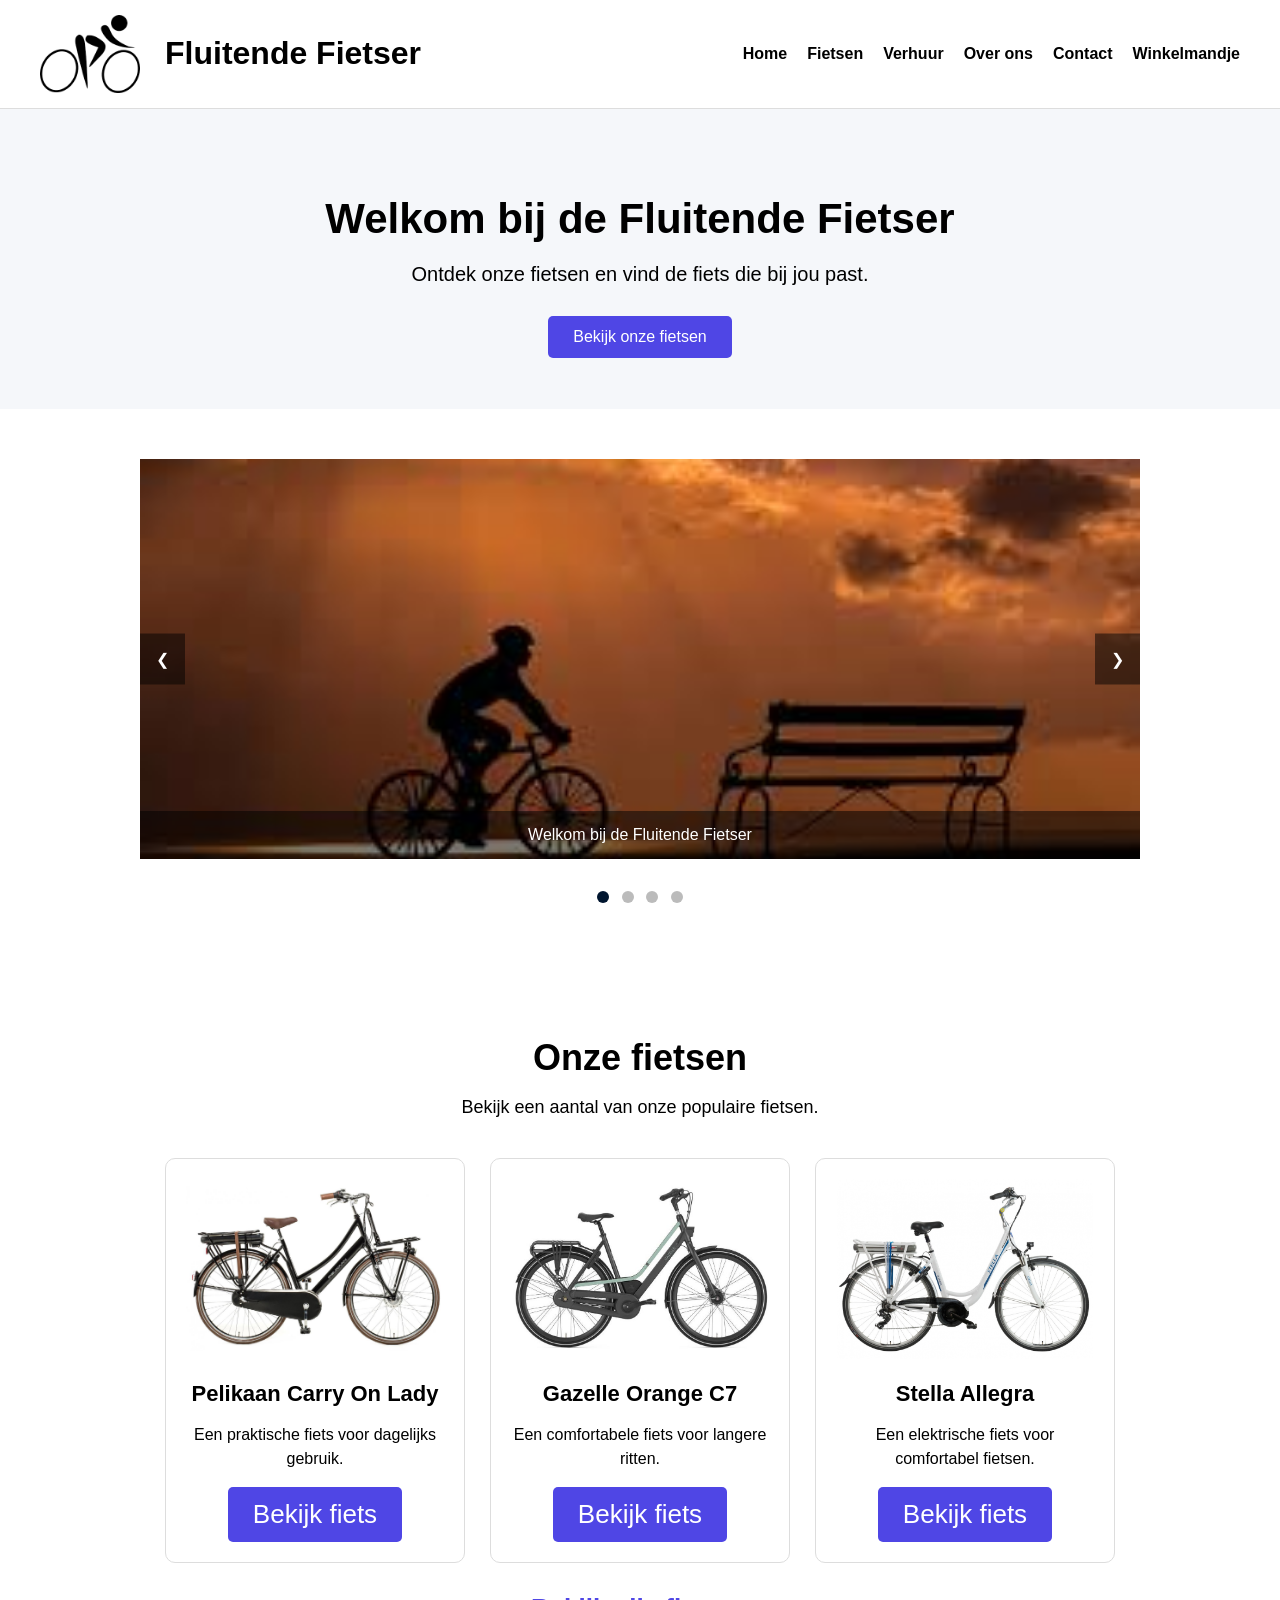
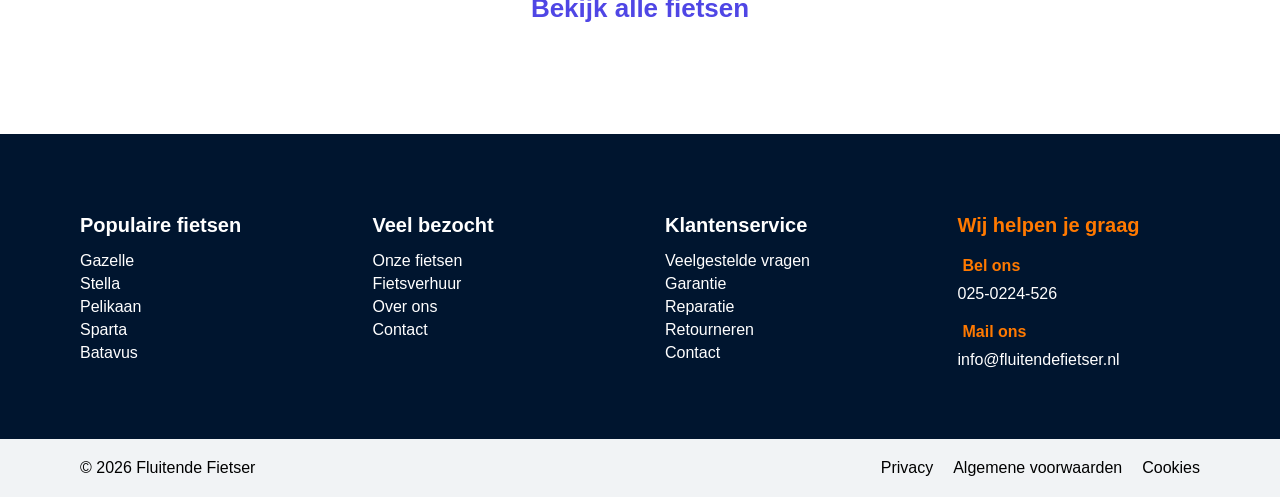
==== commit 1c868f6b: "nu is het echt klaar" ====
--- a/web/index.html
+++ b/web/index.html
@@ -1,18 +1,26 @@
+
 <!DOCTYPE html>
 <html lang="nl">
+
 <head>
     <meta charset="UTF-8">
     <meta name="viewport" content="width=device-width, initial-scale=1.0">
-    <title>Fluitende Fietser</title>
+
+    <title>Home - Fluitende Fietser</title>
+
     <link rel="stylesheet" href="stylesheet.css">
+    <script src="script.js" defer></script>
 </head>
+
 <body>
+
+    <!-- Header -->
     <header>
         <a href="index.html" class="logo">
-            <img src="images/logo.png" alt="fluitende fietser">
-             <h1>Fluitende Fietser</h1>
+            <img src="images/logo.png" alt="Logo Fluitende Fietser">
+            <h1>Fluitende Fietser</h1>
         </a>
-       
+
         <nav>
             <a href="index.html">Home</a>
             <a href="fietsen.html">Fietsen</a>
@@ -22,136 +30,229 @@
             <a href="winkelmandje.html">Winkelmandje</a>
         </nav>
     </header>
+
+
     <main>
+
+        <!-- Welkomstgedeelte -->
         <section class="welkom">
-    <div class="welkom-tekst">
-        <h1>Welkom bij de fluitende Fietser</h1>
-
-        <p>
-            Ontdek onze fietsen en vind de fiets die bij jou past.
-        </p>
-
-        <a href="fietsen.html" class="knop">Bekijk onze fietsen</a>
-
-        <div id="Openingtijden">
-            <div id="clock">00:00:00</div>
-
-            <div id="statusContainer">
-                <div id="statusText">We zijn geopend</div>
-            </div>
-        </div>
-    </div>
-
-    <div class="welkom-afbeelding fotocarrousel">
-        <img id="carouselFoto"
-             src="images/sfeer1.jpg"
-             alt="Sfeerfoto van onze fietsen">
-
-        <button id="volgendeFoto">Volgende foto →</button>
-    </div>
-</section>
-
+            <div class="welkom-tekst">
+                <h1>Welkom bij de Fluitende Fietser</h1>
+
+                <p>
+                    Ontdek onze fietsen en vind de fiets
+                    die bij jou past.
+                </p>
+
+                <a href="fietsen.html" class="knop">
+                    Bekijk onze fietsen
+                </a>
+            </div>
+        </section>
+
+
+        <!-- Fotocarrousel -->
+        <section class="home-slideshow">
+
+            <div class="slideshow-container">
+
+                <div class="home-slide">
+                    <img src="images/sfeer1.jpg"
+                         alt="Sfeer bij de Fluitende Fietser">
+
+                    <div class="slide-bijschrift">
+                        Welkom bij de Fluitende Fietser
+                    </div>
+                </div>
+
+                <div class="home-slide">
+                    <img src="images/sfeer2.jpg"
+                         alt="Onze fietsenwinkel">
+
+                    <div class="slide-bijschrift">
+                        Ontdek onze fietsen
+                    </div>
+                </div>
+
+                <div class="home-slide">
+                    <img src="images/sfeer3.jpg"
+                         alt="Fietsen bij de Fluitende Fietser">
+
+                    <div class="slide-bijschrift">
+                        Vind de fiets die bij jou past
+                    </div>
+                </div>
+
+                <div class="home-slide">
+                    <img src="images/sfeer4.jpg"
+                         alt="Sfeerfoto van de fietsenwinkel">
+
+                    <div class="slide-bijschrift">
+                        We helpen je graag verder
+                    </div>
+                </div>
+
+                <!-- Vorige en volgende foto -->
+                <a class="slide-vorige"
+                   onclick="veranderFotocarrousel(-1)"
+                   aria-label="Vorige foto">&#10094;</a>
+
+                <a class="slide-volgende"
+                   onclick="veranderFotocarrousel(1)"
+                   aria-label="Volgende foto">&#10095;</a>
+
+            </div>
+
+            <!-- Bolletjes onder de foto's -->
+            <div class="slide-punten">
+                <span class="home-slide-punt"
+                      onclick="kiesFotocarrousel(1)"></span>
+
+                <span class="home-slide-punt"
+                      onclick="kiesFotocarrousel(2)"></span>
+
+                <span class="home-slide-punt"
+                      onclick="kiesFotocarrousel(3)"></span>
+
+                <span class="home-slide-punt"
+                      onclick="kiesFotocarrousel(4)"></span>
+            </div>
+
+        </section>
+
+
+        <!-- Uitgelichte fietsen -->
         <section class="uitgelichte-fietsen">
+
             <h2>Onze fietsen</h2>
 
             <p class="intro-fietsen">
                 Bekijk een aantal van onze populaire fietsen.
             </p>
-        <div class="fiets-overzicht">
-            <div class="fiets-kaart">
-                <img src="images/fietsen/Pelikaan_Carry_On_Lady.jpg" alt="fiets">
-                <h3>Pelikaan carry on lady</h3>
-                <p>
-                    Een korte beschrijving van de fiets.
-                </p>
-                <a href="fietsen.html" class="knop">
-                    Bekijk fiets
-                </a>
-
-            </div>
-            <div class="fiets-kaart">
-                <img alt="fiets" src="images/fietsen/Gazelle_Orange_C7.jpg">
-                <h3>
-                   Gazelle Orange
-                </h3>
-                <p>
-                    Een korte beschrijving van de fiets
-                </p>
-                <a href="fietsen.html" class="knop">
-                    Bekijk fiets
-                </a>
-
-            </div>
-            <div class="fiets-kaart">
-                <img  alt="fiets" src="images/fietsen/Gazelle_CityGo_C7.jpg">
-                <h3>
-                   Gazelle CityGo
-                </h3>
-                <p>
-                    Een korte beschrijving van de fiets.
-                </p>
-                <a href="fietsen.html" class="knop">
-                    Bekijk fiets
-                </a>
-            </div>
+
+            <div class="fiets-overzicht">
+
+                <div class="fiets-kaart">
+                    <img src="images/fietsen/Pelikaan_Carry_On_Lady.jpg"
+                         alt="Pelikaan Carry On Lady">
+
+                    <h3>Pelikaan Carry On Lady</h3>
+
+                    <p>
+                        Een praktische fiets voor dagelijks gebruik.
+                    </p>
+
+                    <a href="fietsen.html" class="knop">
+                        Bekijk fiets
+                    </a>
+                </div>
+
+
+                <div class="fiets-kaart">
+                    <img src="images/fietsen/Gazelle_Orange_C7.jpg"
+                         alt="Gazelle Orange C7">
+
+                    <h3>Gazelle Orange C7</h3>
+
+                    <p>
+                        Een comfortabele fiets voor langere ritten.
+                    </p>
+
+                    <a href="fietsen.html" class="knop">
+                        Bekijk fiets
+                    </a>
+                </div>
+
+
+                <div class="fiets-kaart">
+                    <img src="images/fietsen/Stella_Allegra_voorwielmotor.jpg"
+                         alt="Stella Allegra">
+
+                    <h3>Stella Allegra</h3>
+
+                    <p>
+                        Een elektrische fiets voor comfortabel fietsen.
+                    </p>
+
+                    <a href="fietsen.html" class="knop">
+                        Bekijk fiets
+                    </a>
+                </div>
+
+            </div>
+
             <a href="fietsen.html" class="alle-fietsen">
                 Bekijk alle fietsen
             </a>
+
+        </section>
+
+    </main>
+
+
+    <!-- Footer -->
+    <footer>
+
+        <div class="footer-inhoud">
+
+            <div class="footer-kolom">
+                <h3>Populaire fietsen</h3>
+
+                <a href="fietsen.html">Gazelle</a>
+                <a href="fietsen.html">Stella</a>
+                <a href="fietsen.html">Pelikaan</a>
+                <a href="fietsen.html">Sparta</a>
+                <a href="fietsen.html">Batavus</a>
+            </div>
+
+
+            <div class="footer-kolom">
+                <h3>Veel bezocht</h3>
+
+                <a href="fietsen.html">Onze fietsen</a>
+                <a href="verhuur.html">Fietsverhuur</a>
+                <a href="over-ons.html">Over ons</a>
+                <a href="contact.html">Contact</a>
+            </div>
+
+
+            <div class="footer-kolom">
+                <h3>Klantenservice</h3>
+
+                <a href="contact.html">Veelgestelde vragen</a>
+                <a href="contact.html">Garantie</a>
+                <a href="contact.html">Reparatie</a>
+                <a href="contact.html">Retourneren</a>
+                <a href="contact.html">Contact</a>
+            </div>
+
+
+            <div class="footer-kolom footer-contact">
+                <h3>Wij helpen je graag</h3>
+
+                <h4>Bel ons</h4>
+                <p>025-0224-526</p>
+
+                <h4>Mail ons</h4>
+                <p>info@fluitendefietser.nl</p>
+            </div>
+
         </div>
 
-        </section>
-
-    </main>
-   <footer>
-        <div class="footer-inhoud">
-
-        <div class="footer-kolom">
-            <h3>Populaire fietsen</h3>
-            <a href="fietsen.html">Gazelle</a>
-            <a href="fietsen.html">Stella</a>
-            <a href="fietsen.html">Pelikaan</a>
-            <a href="fietsen.html">Sparta</a>
-            <a href="fietsen.html">Batavus</a>
+
+        <div class="footer-onderkant">
+            <p>&copy; 2026 Fluitende Fietser</p>
+
+            <div>
+                <a href="privacy.html">Privacy</a>
+                <a href="algemene-voorwaarden.html">
+                    Algemene voorwaarden
+                </a>
+                <a href="#">Cookies</a>
+            </div>
         </div>
 
-        <div class="footer-kolom">
-            <h3>Veel bezocht</h3>
-            <a href="fietsen.html">Onze fietsen</a>
-            <a href="verhuur.html">Fietsverhuur</a>
-            <a href="over-ons.html">Over ons</a>
-            <a href="contact.html">Contact</a>
-        </div>
-
-        <div class="footer-kolom">
-            <h3>Klantenservice</h3>
-            <a href="contact.html">Veelgestelde vragen</a>
-            <a href="contact.html">Garantie</a>
-            <a href="contact.html">Reparatie</a>
-            <a href="contact.html">Retourneren</a>
-            <a href="contact.html">Contact</a>
-        </div>
-
-        <div class="footer-kolom footer-contact">
-            <h3>Wij helpen je graag</h3>
-            <h4>Bel ons</h4>
-            <p>025-0224-526</p>
-            <h4>Mail ons</h4>
-            <p>info@fluitendefietser.nl</p>
-        </div>
-
-    </div>
-
-    <div class="footer-onderkant">
-        <p>&copy; 2026 Fluitende Fietser</p>
-
-        <div>
-            <a href="privacy.html">Privacy</a>
-            <a href="algemene-voorwaarden.html">Algemene voorwaarden</a>
-            <a href="#">Cookies</a>
-        </div>
-    </div>
     </footer>
-<script src="script.js"></script>
-    
+
 </body>
-</html>+</html>
--- a/web/stylesheet.css
+++ b/web/stylesheet.css
@@ -293,10 +293,12 @@
 
 .contact {
     display: flex;
+    gap: 50px;
 }
 
 .contact-info {
     width: 50%;
+    flex: 1;
 }
 
 .contact-formulier {
@@ -304,6 +306,7 @@
     padding: 30px;
     border: 1px solid #dddddd;
     border-radius: 10px;
+    flex: 1;
 }
 
 .contact-formulier form {
@@ -969,3 +972,273 @@
         width: 100%;
         margin-top: 10px;
     }
+}
+
+/* Welkomstgedeelte */
+.welkom {
+    min-height: 300px;
+    display: flex;
+    align-items: center;
+    justify-content: center;
+    padding: 50px 30px;
+    background-color: #f5f7fa;
+}
+
+.welkom-tekst {
+    text-align: center;
+    max-width: 700px;
+}
+
+.welkom-tekst h1 {
+    font-size: 42px;
+    margin-bottom: 15px;
+}
+
+.welkom-tekst p {
+    font-size: 20px;
+    margin-bottom: 30px;
+}
+
+
+/* Knoppen */
+.knop {
+    display: inline-block;
+    padding: 12px 25px;
+    background-color: #4f46e5;
+    color: white;
+    text-decoration: none;
+    border-radius: 5px;
+}
+
+.knop:hover {
+    background-color: #3730a3;
+}
+
+
+/* Fotocarrousel */
+.home-slideshow {
+    padding: 20px;
+}
+
+.slideshow-container {
+    max-width: 1000px;
+    position: relative;
+    margin: 30px auto;
+}
+
+.home-slide {
+    display: none;
+    position: relative;
+    animation: slideVerschijnen 0.6s;
+}
+
+.home-slide img {
+    width: 100%;
+    height: 400px;
+    object-fit: cover;
+    display: block;
+}
+
+.slide-bijschrift {
+    position: absolute;
+    bottom: 0;
+    width: 100%;
+    padding: 15px;
+    text-align: center;
+    color: white;
+    background-color: rgba(0, 0, 0, 0.5);
+}
+
+.slide-vorige,
+.slide-volgende {
+    position: absolute;
+    top: 50%;
+    padding: 16px;
+    color: white;
+    background-color: rgba(0, 0, 0, 0.5);
+    cursor: pointer;
+    text-decoration: none;
+    transform: translateY(-50%);
+}
+
+.slide-vorige {
+    left: 0;
+}
+
+.slide-volgende {
+    right: 0;
+}
+
+.slide-vorige:hover,
+.slide-volgende:hover {
+    background-color: #00152f;
+}
+
+.slide-punten {
+    text-align: center;
+    margin-bottom: 30px;
+}
+
+.home-slide-punt {
+    display: inline-block;
+    width: 12px;
+    height: 12px;
+    margin: 0 4px;
+    background-color: #bbbbbb;
+    border-radius: 50%;
+    cursor: pointer;
+}
+
+.home-slide-punt.actief {
+    background-color: #00152f;
+}
+
+@keyframes slideVerschijnen {
+    from {
+        opacity: 0.4;
+    }
+
+    to {
+        opacity: 1;
+    }
+}
+
+
+/* Uitgelichte fietsen */
+.uitgelichte-fietsen {
+    padding: 50px 30px;
+    text-align: center;
+}
+
+.uitgelichte-fietsen h2 {
+    font-size: 36px;
+    margin-bottom: 10px;
+}
+
+.intro-fietsen {
+    font-size: 18px;
+    margin-bottom: 40px;
+}
+
+.fiets-overzicht {
+    display: flex;
+    justify-content: center;
+    gap: 25px;
+}
+
+.fiets-kaart {
+    width: 300px;
+    padding: 20px;
+    border: 1px solid #dddddd;
+    border-radius: 10px;
+    background-color: white;
+}
+
+.fiets-kaart img {
+    width: 100%;
+    height: 180px;
+    object-fit: contain;
+    display: block;
+}
+
+.fiets-kaart h3 {
+    font-size: 22px;
+    margin-bottom: 10px;
+}
+
+.fiets-kaart p {
+    font-size: 16px;
+    line-height: 1.5;
+}
+
+.fiets-kaart .knop {
+    margin-top: 10px;
+}
+
+.alle-fietsen {
+    display: inline-block;
+    margin-top: 30px;
+    color: #4f46e5;
+    text-decoration: none;
+    font-weight: bold;
+}
+
+.alle-fietsen:hover {
+    text-decoration: underline;
+}
+
+
+/* Tablets en kleinere laptops */
+@media (max-width: 900px) {
+
+    .welkom-tekst h1 {
+        font-size: 36px;
+    }
+
+    .home-slide img {
+        height: 320px;
+    }
+
+    .fiets-overzicht {
+        flex-wrap: wrap;
+    }
+
+}
+
+
+/* Telefoons */
+@media (max-width: 600px) {
+
+    .welkom {
+        padding: 40px 20px;
+    }
+
+    .welkom-tekst h1 {
+        font-size: 30px;
+    }
+
+    .welkom-tekst p {
+        font-size: 17px;
+    }
+
+    .home-slideshow {
+        padding: 10px;
+    }
+
+    .slideshow-container {
+        margin: 15px auto;
+    }
+
+    .home-slide img {
+        height: 240px;
+    }
+
+    .slide-vorige,
+    .slide-volgende {
+        padding: 10px;
+    }
+
+    .slide-bijschrift {
+        padding: 10px;
+        font-size: 14px;
+    }
+
+    .uitgelichte-fietsen {
+        padding: 35px 20px;
+    }
+
+    .uitgelichte-fietsen h2 {
+        font-size: 30px;
+    }
+
+    .fiets-overzicht {
+        flex-direction: column;
+        align-items: center;
+    }
+
+    .fiets-kaart {
+        width: 100%;
+        max-width: 350px;
+    }
+
+}
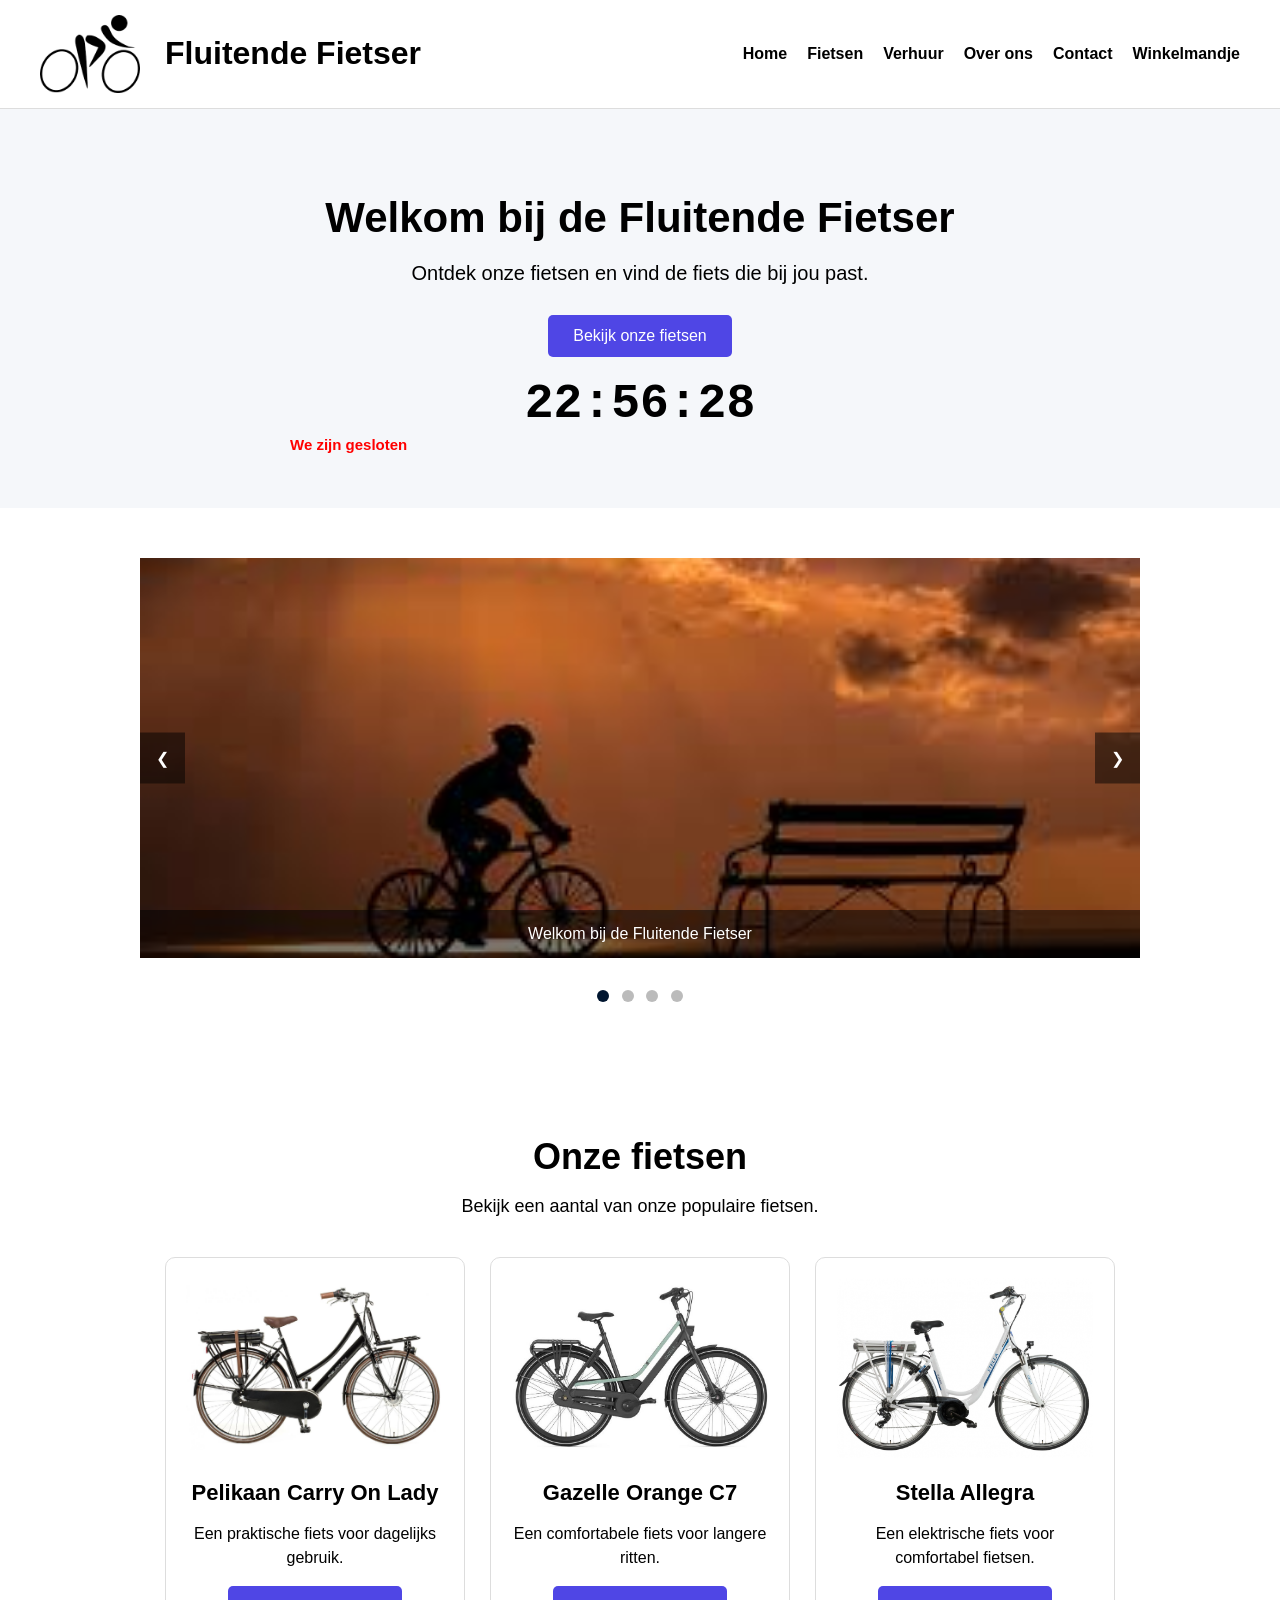
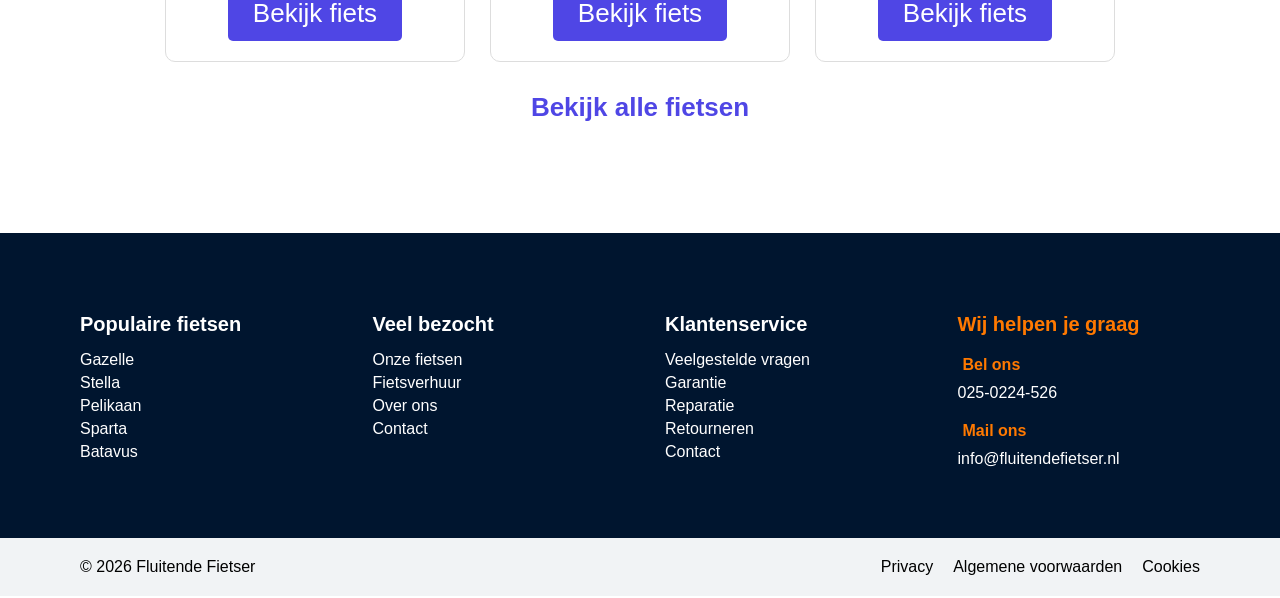
==== commit c070c329: "readme klaar" ====
--- a/web/index.html
+++ b/web/index.html
@@ -9,12 +9,13 @@
     <title>Home - Fluitende Fietser</title>
 
     <link rel="stylesheet" href="stylesheet.css">
+    <link rel="icon" type="image/png" href="images/logo20x20.png">
     <script src="script.js" defer></script>
 </head>
 
 <body>
 
-    <!-- Header -->
+    
     <header>
         <a href="index.html" class="logo">
             <img src="images/logo.png" alt="Logo Fluitende Fietser">
@@ -33,8 +34,6 @@
 
 
     <main>
-
-        <!-- Welkomstgedeelte -->
         <section class="welkom">
             <div class="welkom-tekst">
                 <h1>Welkom bij de Fluitende Fietser</h1>
@@ -47,11 +46,15 @@
                 <a href="fietsen.html" class="knop">
                     Bekijk onze fietsen
                 </a>
+                 <div id="Openingtijden">
+                        <div id="clock">00:00:00</div>
+                        <div id="statusContainer">
+                    <div id="statusText">We controleren de openingstijden...</div>
+                </div>
+            </div>
             </div>
         </section>
 
-
-        <!-- Fotocarrousel -->
         <section class="home-slideshow">
 
             <div class="slideshow-container">
@@ -103,7 +106,6 @@
 
             </div>
 
-            <!-- Bolletjes onder de foto's -->
             <div class="slide-punten">
                 <span class="home-slide-punt"
                       onclick="kiesFotocarrousel(1)"></span>
@@ -121,7 +123,6 @@
         </section>
 
 
-        <!-- Uitgelichte fietsen -->
         <section class="uitgelichte-fietsen">
 
             <h2>Onze fietsen</h2>
@@ -161,6 +162,7 @@
                     <a href="fietsen.html" class="knop">
                         Bekijk fiets
                     </a>
+                
                 </div>
 
 
